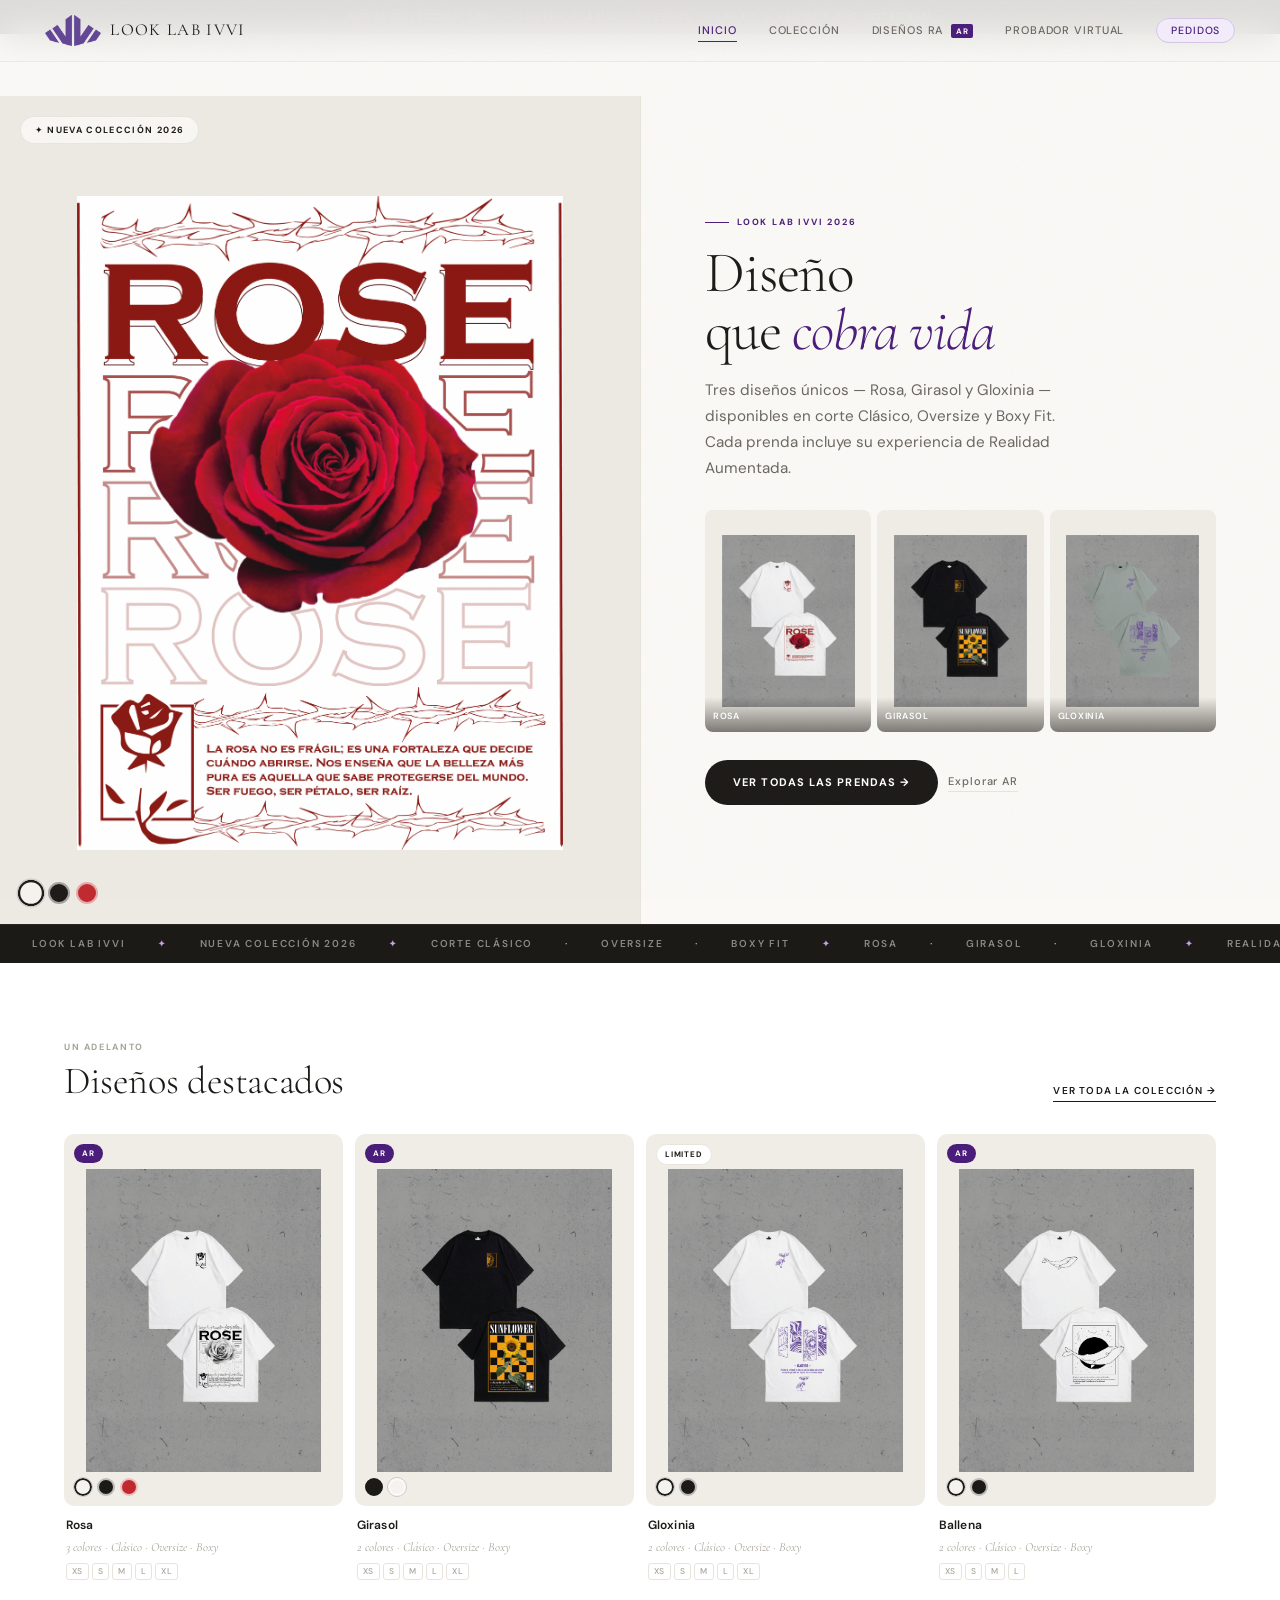
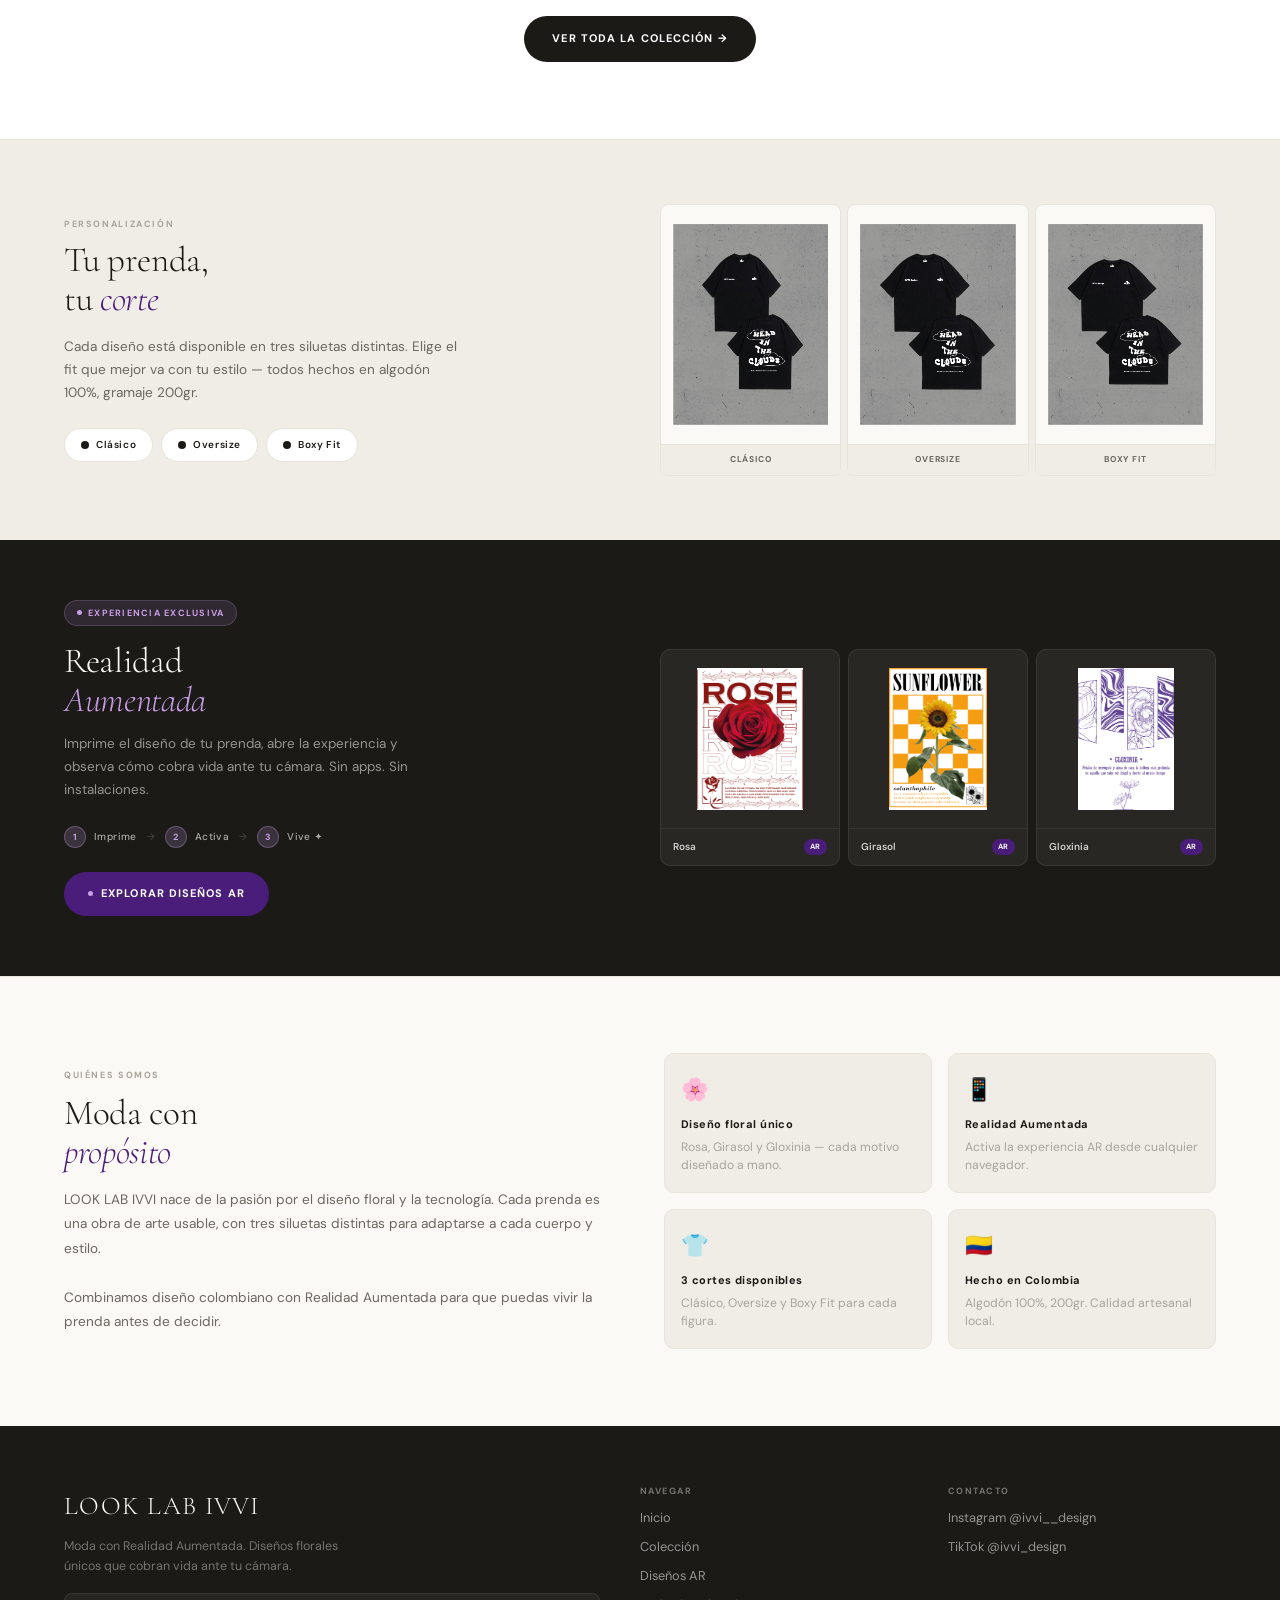
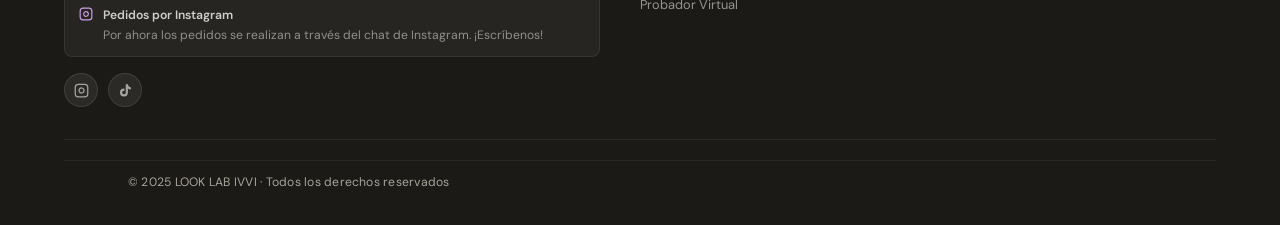
==== index.html @ 5bee5624 "add archives" ====
<!DOCTYPE html>
<html lang="es">
<head>
  <meta charset="UTF-8"/>
  <meta name="viewport" content="width=device-width, initial-scale=1.0"/>
  <title>LOOK LAB IVVI — Nueva Colección 2026</title>
  <link rel="stylesheet" href="src/styles/main.css"/>
  <link rel="stylesheet" href="src/styles/navbar.css"/>
  <link rel="icon" type="image/png" href="src/assets/images/faviiicon.png">

  <style>
    /* ════════════════════════════════════════════════
       INDEX — Inspirado en Milfshakes + Chill Colombia
       Prendas al frente, variantes de color visibles,
       grid editorial limpio y directo
    ════════════════════════════════════════════════ */

    * { box-sizing: border-box; }

    /* ══ ANNOUNCEMENT BAR ══ */
    .announce-bar {
      background: var(--carbon);
      color: rgba(250,249,246,.75);
      font-family: var(--font-body);
      font-size: 10px; letter-spacing: .14em; text-transform: uppercase;
      text-align: center; padding: 9px 16px;
      position: fixed; top: 0; left: 0; right: 0;
      z-index: 200;
    }
    .announce-bar span { color: var(--purple-xlight); }
    #app { padding-top: calc(62px + 34px); }

    /* ══ HERO — SPLIT EDITORIAL ══
       Inspirado en Chill Colombia: imagen grande izquierda,
       texto y prendas a la derecha
    */
    .hero {
      display: grid;
      grid-template-columns: 1fr 1fr;
      min-height: 92vh;
      background: var(--cream);
      overflow: hidden;
    }

    /* Lado izquierdo — imagen heroína grande */
    .hero-img-side {
      position: relative;
      background: #EDEAE3;
      overflow: hidden;
      cursor: pointer;
    }
    .hero-img-side img {
      width: 100%; height: 100%;
      object-fit: contain;
      padding: 8% 12% 4%;
      transition: transform .7s cubic-bezier(.25,.46,.45,.94);
    }
    .hero-img-side:hover img { transform: scale(1.03); }

    /* Pill de colección */
    .hero-col-pill {
      position: absolute; top: 20px; left: 20px;
      background: rgba(250,249,246,.9); backdrop-filter: blur(8px);
      border: 1px solid rgba(28,26,23,.08);
      font-family: var(--font-body);
      font-size: 9px; font-weight: 700; letter-spacing: .15em; text-transform: uppercase;
      color: var(--carbon); padding: 6px 14px; border-radius: 20px;
    }

    /* Swatches de color sobre la imagen — estilo Chill Colombia */
    .hero-swatches {
      position: absolute; bottom: 20px; left: 20px;
      display: flex; gap: 6px; align-items: center;
    }
    .hero-swatch {
      width: 22px; height: 22px; border-radius: 50%;
      border: 2px solid rgba(255,255,255,.6);
      cursor: pointer;
      transition: transform .15s, border-color .15s;
    }
    .hero-swatch:hover,
    .hero-swatch.active { border-color: var(--carbon); transform: scale(1.2); }

    /* Lado derecho — copy + grid mini de prendas */
    .hero-copy-side {
      display: flex; flex-direction: column;
      justify-content: center;
      padding: clamp(32px, 5vw, 72px) clamp(24px, 5vw, 64px);
      border-left: 1px solid var(--cream-mid);
    }

    .hero-eyebrow {
      font-family: var(--font-body);
      font-size: 9px; font-weight: 700; letter-spacing: .2em; text-transform: uppercase;
      color: var(--purple); margin-bottom: 16px;
      display: flex; align-items: center; gap: 8px;
    }
    .hero-eyebrow::before {
      content: ''; display: inline-block;
      width: 24px; height: 1px; background: var(--purple);
    }

    .hero-titulo {
      font-family: var(--font-display);
      font-size: clamp(2.2rem, 4.5vw, 4rem);
      font-weight: 300; color: var(--carbon);
      line-height: 1.0; letter-spacing: -.02em;
      margin-bottom: 18px;
    }
    .hero-titulo em { color: var(--purple); font-style: italic; }

    .hero-desc {
      font-family: var(--font-body);
      font-size: clamp(.85rem, 1.2vw, .95rem);
      color: var(--gray-600); line-height: 1.7;
      margin-bottom: 28px; max-width: 380px;
    }

    /* Mini grid de las 3 prendas principales — estilo Milfshakes */
    .hero-mini-grid {
      display: grid; grid-template-columns: repeat(3, 1fr);
      gap: 6px; margin-bottom: 28px;
    }
    .hero-mini-card {
      aspect-ratio: 3/4;
      background: var(--cream-dark);
      border-radius: 8px; overflow: hidden;
      position: relative; cursor: pointer;
      transition: transform .2s;
      text-decoration: none; display: block;
    }
    .hero-mini-card:hover { transform: translateY(-3px); }
    .hero-mini-card img {
      width: 100%; height: 100%; object-fit: contain;
      padding: 10%;
      transition: transform .4s;
    }
    .hero-mini-card:hover img { transform: scale(1.06); }
    .hero-mini-card-label {
      position: absolute; bottom: 0; left: 0; right: 0;
      background: linear-gradient(to top, rgba(28,26,23,.55), transparent);
      padding: 12px 8px 8px;
      font-family: var(--font-body);
      font-size: 9px; font-weight: 600; letter-spacing: .08em; text-transform: uppercase;
      color: #fff;
    }

    .hero-ctas {
      display: flex; gap: 10px; flex-wrap: wrap; align-items: center;
    }
    .btn-hero-primary {
      font-family: var(--font-body);
      font-size: 11px; font-weight: 700; letter-spacing: .1em; text-transform: uppercase;
      background: var(--carbon); color: #fff;
      border-radius: 30px; padding: 14px 28px;
      border: none; cursor: pointer; text-decoration: none;
      transition: background .18s, transform .15s;
      display: inline-flex; align-items: center; gap: 8px;
    }
    .btn-hero-primary:hover { background: var(--purple); transform: translateY(-1px); }
    .btn-hero-ghost {
      font-family: var(--font-body);
      font-size: 11px; font-weight: 500; letter-spacing: .08em;
      color: var(--gray-600); text-decoration: none;
      border-bottom: 1px solid var(--cream-mid);
      padding-bottom: 1px;
      transition: color .15s, border-color .15s;
    }
    .btn-hero-ghost:hover { color: var(--purple); border-color: var(--purple); }

    /* ══ TICKER CINTA ══ — Estilo Chill Colombia */
    .ticker {
      background: var(--carbon);
      overflow: hidden;
      padding: 11px 0;
      border-top: 1px solid rgba(255,255,255,.05);
    }
    .ticker-track {
      display: flex; gap: 0;
      animation: ticker-anim 30s linear infinite;
      width: max-content;
    }
    .ticker-track:hover { animation-play-state: paused; }
    .ticker-item {
      white-space: nowrap;
      font-family: var(--font-body);
      font-size: 10px; font-weight: 600; letter-spacing: .18em; text-transform: uppercase;
      color: rgba(250,249,246,.5);
      padding: 0 32px;
      display: flex; align-items: center; gap: 32px;
    }
    .ticker-item span { color: var(--purple-xlight); }
    @keyframes ticker-anim { from { transform: translateX(0); } to { transform: translateX(-50%); } }

    /* ══ SECCIÓN "NUEVA COLECCIÓN" — Grid de prendas estilo tienda ══ */
    .coleccion-section {
      padding: clamp(40px, 6vw, 80px) clamp(16px, 5vw, 64px);
      background: var(--white);
    }
    .coleccion-header {
      display: flex; align-items: flex-end; justify-content: space-between;
      margin-bottom: 32px;
    }
    .coleccion-header-left {}
    .coleccion-eyebrow {
      font-family: var(--font-body);
      font-size: 9px; font-weight: 700; letter-spacing: .18em; text-transform: uppercase;
      color: var(--gray-400); margin-bottom: 6px;
    }
    .coleccion-titulo {
      font-family: var(--font-display);
      font-size: clamp(1.6rem, 3vw, 2.4rem);
      font-weight: 300; color: var(--carbon); line-height: 1.1;
    }
    .coleccion-ver-todo {
      font-family: var(--font-body);
      font-size: 10px; font-weight: 600; letter-spacing: .12em; text-transform: uppercase;
      color: var(--carbon); border-bottom: 1px solid var(--carbon);
      padding-bottom: 2px; text-decoration: none;
      transition: color .15s, border-color .15s;
    }
    .coleccion-ver-todo:hover { color: var(--purple); border-color: var(--purple); }

    /* Grid de productos — 4 columnas como Milfshakes */
    .productos-grid {
      display: grid;
      grid-template-columns: repeat(4, 1fr);
      gap: 12px;
    }

    .producto-card {
      text-decoration: none; display: block;
      color: inherit;
    }
    .producto-card-img {
      aspect-ratio: 3/4;
      background: var(--cream-dark);
      border-radius: 10px; overflow: hidden;
      position: relative; margin-bottom: 10px;
      transition: box-shadow .2s;
    }
    .producto-card:hover .producto-card-img {
      box-shadow: 0 8px 28px rgba(28,26,23,.1);
    }
    .producto-card-img img {
      width: 100%; height: 100%;
      object-fit: contain; padding: 8%;
      transition: transform .45s cubic-bezier(.25,.46,.45,.94);
    }
    .producto-card:hover .producto-card-img img { transform: scale(1.05); }

    /* Badge en la card */
    .producto-badge {
      position: absolute; top: 10px; left: 10px;
      font-family: var(--font-body);
      font-size: 8px; font-weight: 700; letter-spacing: .1em; text-transform: uppercase;
      padding: 3px 8px; border-radius: 12px;
    }
    .producto-badge--new { background: var(--carbon); color: #fff; }
    .producto-badge--ar  { background: var(--purple); color: #fff; }
    .producto-badge--limited { background: #fff; color: var(--carbon); border: 1px solid var(--cream-mid); }

    /* Swatches de color en la card — estilo Milfshakes */
    .producto-swatches {
      position: absolute; bottom: 10px; left: 10px;
      display: flex; gap: 5px;
    }
    .producto-swatch {
      width: 18px; height: 18px; border-radius: 50%;
      border: 2px solid rgba(255,255,255,.7);
      transition: transform .15s, border-color .15s;
      cursor: pointer;
    }
    .producto-swatch:hover { transform: scale(1.2); border-color: var(--carbon); }
    .producto-swatch.active { border-color: var(--carbon); }

    /* Info de la card */
    .producto-card-info { padding: 0 2px; }
    .producto-card-nombre {
      font-family: var(--font-body);
      font-size: 12px; font-weight: 600; color: var(--carbon);
      margin-bottom: 2px; letter-spacing: .01em;
    }
    .producto-card-sub {
      font-family: var(--font-display);
      font-size: .78rem; color: var(--gray-400); font-style: italic;
    }
    .producto-card-tallas {
      display: flex; gap: 3px; margin-top: 5px;
    }
    .producto-card-tallas span {
      font-family: var(--font-body);
      font-size: 8.5px; font-weight: 500; letter-spacing: .05em;
      color: var(--gray-400); border: 1px solid var(--cream-mid);
      border-radius: 3px; padding: 1px 5px;
    }

    /* ══ BANNER EDITORIAL DE CORTES ══ — Estilo Milfshakes */
    .cortes-banner {
      background: var(--cream-dark);
      padding: clamp(40px, 5vw, 64px) clamp(16px, 5vw, 64px);
      display: grid;
      grid-template-columns: 1fr 1fr;
      gap: 40px; align-items: center;
      border-top: 1px solid var(--cream-mid);
    }
    .cortes-copy {}
    .cortes-eyebrow {
      font-family: var(--font-body);
      font-size: 9px; font-weight: 700; letter-spacing: .18em; text-transform: uppercase;
      color: var(--gray-400); margin-bottom: 10px;
    }
    .cortes-titulo {
      font-family: var(--font-display);
      font-size: clamp(1.5rem, 2.8vw, 2.2rem);
      font-weight: 300; color: var(--carbon);
      line-height: 1.1; margin-bottom: 16px;
    }
    .cortes-titulo em { color: var(--purple); font-style: italic; }
    .cortes-desc {
      font-family: var(--font-body);
      font-size: .85rem; color: var(--gray-600); line-height: 1.7;
      margin-bottom: 24px; max-width: 400px;
    }

    /* Los 3 tipos de corte como pills visuales */
    .cortes-tipos {
      display: flex; gap: 8px; flex-wrap: wrap;
    }
    .corte-tipo-pill {
      font-family: var(--font-body);
      font-size: 10px; font-weight: 600; letter-spacing: .06em;
      color: var(--carbon); background: #fff;
      border: 1.5px solid var(--cream-mid);
      border-radius: 24px; padding: 8px 16px;
      display: flex; align-items: center; gap: 7px;
      transition: border-color .15s, background .15s;
    }
    .corte-tipo-pill:hover { border-color: var(--carbon); }
    .corte-tipo-pill-dot {
      width: 8px; height: 8px; border-radius: 50%;
      background: var(--carbon); flex-shrink: 0;
    }

    /* Imagen comparativa de cortes */
    .cortes-imgs {
      display: grid; grid-template-columns: repeat(3, 1fr); gap: 6px;
    }
    .corte-img-item {
      aspect-ratio: 2/3;
      background: var(--cream);
      border-radius: 8px; overflow: hidden;
      text-align: center;
      display: flex; flex-direction: column;
      border: 1px solid var(--cream-mid);
    }
    .corte-img-item-img {
      flex: 1; display: flex; align-items: center; justify-content: center;
      padding: 12px;
    }
    .corte-img-item-img img {
      width: 100%; height: 100%; object-fit: contain;
    }
    .corte-img-label {
      font-family: var(--font-body);
      font-size: 8.5px; font-weight: 700; letter-spacing: .1em; text-transform: uppercase;
      color: var(--gray-600); padding: 8px; background: var(--cream-dark);
      border-top: 1px solid var(--cream-mid);
    }

    /* ══ FRANJA AR ══ */
    .ar-franja {
      background: var(--carbon);
      padding: clamp(32px, 5vw, 60px) clamp(16px, 5vw, 64px);
      display: grid;
      grid-template-columns: 1fr 1fr;
      gap: 40px; align-items: center;
    }
    .ar-franja-copy {}
    .ar-franja-pill {
      display: inline-flex; align-items: center; gap: 6px;
      font-family: var(--font-body);
      font-size: 9px; font-weight: 700; letter-spacing: .14em; text-transform: uppercase;
      color: var(--purple-xlight);
      background: rgba(201,158,232,.12); border: 1px solid rgba(201,158,232,.2);
      border-radius: 20px; padding: 5px 12px; margin-bottom: 16px;
    }
    .ar-franja-pill-dot {
      width: 5px; height: 5px; border-radius: 50%;
      background: var(--purple-xlight);
      animation: pulse-ar 1.8s ease-in-out infinite;
    }
    @keyframes pulse-ar { 0%,100%{opacity:1;transform:scale(1)} 50%{opacity:.3;transform:scale(.5)} }
    .ar-franja-titulo {
      font-family: var(--font-display);
      font-size: clamp(1.5rem, 2.8vw, 2.2rem);
      font-weight: 300; color: var(--cream); line-height: 1.1;
      margin-bottom: 14px;
    }
    .ar-franja-titulo em { color: var(--purple-xlight); font-style: italic; }
    .ar-franja-desc {
      font-family: var(--font-body);
      font-size: .84rem; color: rgba(250,249,246,.55); line-height: 1.7;
      margin-bottom: 24px; max-width: 380px;
    }
    .ar-franja-steps {
      display: flex; align-items: center; gap: 10px;
      margin-bottom: 24px;
    }
    .ar-step {
      display: flex; align-items: center; gap: 8px;
    }
    .ar-step-n {
      width: 22px; height: 22px; border-radius: 50%;
      background: rgba(201,158,232,.18); border: 1px solid rgba(201,158,232,.3);
      color: var(--purple-xlight);
      font-family: var(--font-body); font-size: 9px; font-weight: 700;
      display: flex; align-items: center; justify-content: center;
      flex-shrink: 0;
    }
    .ar-step-txt {
      font-family: var(--font-body); font-size: 10px; font-weight: 500;
      color: rgba(250,249,246,.65); letter-spacing: .04em;
    }
    .ar-step-sep {
      color: rgba(250,249,246,.2); font-size: 10px;
    }
    .btn-ar-cta {
      display: inline-flex; align-items: center; gap: 8px;
      font-family: var(--font-body);
      font-size: 11px; font-weight: 700; letter-spacing: .1em; text-transform: uppercase;
      background: var(--purple); color: #fff;
      border-radius: 30px; padding: 13px 24px;
      text-decoration: none; transition: background .18s, transform .15s;
    }
    .btn-ar-cta:hover { background: var(--purple-mid); transform: translateY(-1px); }

    /* Grid de diseños AR */
    .ar-franja-cards {
      display: grid; grid-template-columns: repeat(3, 1fr); gap: 8px;
    }
    .ar-card {
      background: rgba(255,255,255,.06);
      border: 1px solid rgba(255,255,255,.08);
      border-radius: 10px; overflow: hidden;
      text-decoration: none; display: block;
      transition: background .18s, transform .2s;
    }
    .ar-card:hover { background: rgba(255,255,255,.1); transform: translateY(-2px); }
    .ar-card-img {
      aspect-ratio: 1;
      display: flex; align-items: center; justify-content: center;
      padding: 10%;
    }
    .ar-card-img img { width: 100%; height: 100%; object-fit: contain; }
    .ar-card-body {
      padding: 10px 12px;
      border-top: 1px solid rgba(255,255,255,.07);
      display: flex; align-items: center; justify-content: space-between;
    }
    .ar-card-nombre {
      font-family: var(--font-body);
      font-size: 10px; font-weight: 600; color: rgba(250,249,246,.8);
    }
    .ar-badge {
      font-family: var(--font-body);
      font-size: 7.5px; font-weight: 700; letter-spacing: .1em;
      background: var(--purple); color: #fff;
      border-radius: 10px; padding: 2px 6px;
    }

    /* ══ SOBRE LA MARCA — bloque editorial ══ */
    .sobre-marca {
      padding: clamp(40px, 6vw, 80px) clamp(16px, 5vw, 64px);
      display: grid; grid-template-columns: 1fr 1fr;
      gap: 48px; align-items: center;
      background: var(--cream); border-top: 1px solid var(--cream-mid);
    }
    .sobre-copy {}
    .sobre-eyebrow {
      font-family: var(--font-body);
      font-size: 9px; font-weight: 700; letter-spacing: .18em; text-transform: uppercase;
      color: var(--gray-400); margin-bottom: 12px;
    }
    .sobre-titulo {
      font-family: var(--font-display);
      font-size: clamp(1.5rem, 2.8vw, 2.2rem);
      font-weight: 300; color: var(--carbon); line-height: 1.1;
      margin-bottom: 16px;
    }
    .sobre-titulo em { color: var(--purple); font-style: italic; }
    .sobre-texto {
      font-family: var(--font-body);
      font-size: .85rem; color: var(--gray-600); line-height: 1.8;
    }

    /* Grid de features */
    .sobre-features {
      display: grid; grid-template-columns: 1fr 1fr; gap: 16px;
    }
    .feature-item {
      background: var(--cream-dark); border-radius: 10px;
      padding: 18px 16px; border: 1px solid var(--cream-mid);
    }
    .feature-icon {
      font-size: 1.4rem; margin-bottom: 8px;
    }
    .feature-titulo {
      font-family: var(--font-body);
      font-size: 11px; font-weight: 700; letter-spacing: .04em; color: var(--carbon);
      margin-bottom: 4px;
    }
    .feature-desc {
      font-family: var(--font-body);
      font-size: .76rem; color: var(--gray-400); line-height: 1.5;
    }

    /* ══ FOOTER ══ */
    .footer {
      background: var(--carbon);
      padding: clamp(32px,5vw,60px) clamp(16px,5vw,64px) 20px;
    }
    .footer-grid {
      display: grid; grid-template-columns: 2fr 1fr 1fr;
      gap: 40px; padding-bottom: 32px;
      border-bottom: 1px solid rgba(255,255,255,.07);
      margin-bottom: 20px;
    }
    .footer-brand-name {
      font-family: var(--font-display);
      font-size: 1.6rem; font-weight: 300; color: var(--cream);
      letter-spacing: .05em; display: block; margin-bottom: 10px;
    }
    .footer-tagline {
      font-family: var(--font-body);
      font-size: .78rem; color: rgba(250,249,246,.4); line-height: 1.6;
      max-width: 280px; margin-bottom: 16px;
    }
    .footer-pedidos-box {
      background: rgba(255,255,255,.05); border: 1px solid rgba(255,255,255,.08);
      border-radius: 8px; padding: 12px 14px; margin-bottom: 16px;
      display: flex; gap: 10px; align-items: flex-start;
    }
    .footer-pedidos-box svg { flex-shrink: 0; color: var(--purple-xlight); margin-top: 1px; }
    .footer-pedidos-box p {
      font-family: var(--font-body); font-size: .76rem;
      color: rgba(250,249,246,.5); line-height: 1.5;
    }
    .footer-pedidos-box strong { color: rgba(250,249,246,.8); font-weight: 600; display: block; margin-bottom: 2px; }
    .footer-social { display: flex; gap: 10px; }
    .footer-social a {
      width: 34px; height: 34px; border-radius: 50%;
      background: rgba(255,255,255,.07); border: 1px solid rgba(255,255,255,.1);
      display: flex; align-items: center; justify-content: center;
      color: rgba(250,249,246,.6); transition: background .15s, color .15s;
    }
    .footer-social a:hover { background: var(--purple); color: #fff; }
    .footer-col h4 {
      font-family: var(--font-body);
      font-size: 9px; font-weight: 700; letter-spacing: .16em; text-transform: uppercase;
      color: rgba(250,249,246,.4); margin-bottom: 12px;
    }
    .footer-col ul { display: flex; flex-direction: column; gap: 8px; }
    .footer-col a {
      font-family: var(--font-body); font-size: .8rem;
      color: rgba(250,249,246,.55); transition: color .15s;
    }
    .footer-col a:hover { color: var(--purple-xlight); }
    .footer-bottom {
      font-family: var(--font-body); font-size: .72rem;
      color: rgba(250,249,246,.25); text-align: center;
    }

    /* ══ RESPONSIVE ══ */
    @media (max-width: 1024px) {
      .productos-grid { grid-template-columns: repeat(3, 1fr); }
    }
    @media (max-width: 820px) {
      .hero { grid-template-columns: 1fr; min-height: auto; }
      .hero-img-side { height: 55vw; min-height: 280px; }
      .hero-copy-side { border-left: none; border-top: 1px solid var(--cream-mid); }
      .hero-mini-grid { grid-template-columns: repeat(3, 1fr); }
      .productos-grid { grid-template-columns: repeat(2, 1fr); }
      .cortes-banner { grid-template-columns: 1fr; }
      .ar-franja { grid-template-columns: 1fr; }
      .sobre-marca { grid-template-columns: 1fr; }
      .footer-grid { grid-template-columns: 1fr 1fr; }
    }
    @media (max-width: 500px) {
      .productos-grid { grid-template-columns: repeat(2, 1fr); gap: 8px; }
      .hero-mini-grid { display: none; }
      .cortes-imgs { grid-template-columns: repeat(3, 1fr); }
      .ar-franja-cards { grid-template-columns: repeat(3, 1fr); }
      .footer-grid { grid-template-columns: 1fr; }
    }
  </style>
</head>
<body>
<div id="app">

  <!-- ══ ANNOUNCEMENT BAR ══ -->
  <div class="announce-bar">
    Nueva Colección 2026 — <span>Cortes: Clásico · Oversize · Boxy Fit</span> — Pedidos por Instagram
  </div>

  <!-- ══ NAVBAR ══ -->
  <nav class="navbar" id="mainNav">
    <a href="index.html">
      <div class="brand-container">
        <img src="src/assets/images/logo.png" class="brand-logo" alt="Logo">
        <span class="brand-name">LOOK LAB IVVI</span>
      </div>
    </a>
    <button class="navbar-toggle" id="navToggle" aria-label="Abrir menú" aria-expanded="false">
      <span></span><span></span><span></span>
    </button>
    <ul class="navbar-links" id="navLinks">
      <li><a href="index.html" class="active">Inicio</a></li>
      <li><a href="coleccion.html">Colección</a></li>
      <li><a href="ar-section.html">Diseños RA <span class="badge-ar">AR</span></a></li>
      <li><a href="probador.html">Probador Virtual</a></li>
      <li><a href="#contacto" class="nav-contacto">Pedidos</a></li>
    </ul>
  </nav>

  <!-- ══ HERO — SPLIT EDITORIAL ══ -->
  <section class="hero">

    <!-- Imagen principal -->
    <div class="hero-img-side" id="heroImgSide">
      <span class="hero-col-pill">✦ Nueva Colección 2026</span>
      <a href="detalle-disenio.html?id=1">
        <img id="heroImgMain" src="src/assets/images/rosax.png" alt="Prenda destacada"
             onerror="this.style.opacity='.3'"/>
      </a>
      <!-- Swatches de color -->
      <div class="hero-swatches">
        <button class="hero-swatch active" style="background:#F5F3EE; outline:1px solid #ccc"
          data-src="assets/mockups/rosablanco.png" data-href="detalle-disenio.html?id=1"
          aria-label="Blanco"></button>
        <button class="hero-swatch" style="background:#1C1A17"
          data-src="assets/mockups/rosanegro.png" data-href="detalle-disenio.html?id=1"
          aria-label="Negro"></button>
        <button class="hero-swatch" style="background:#C0292E"
          data-src="src/assets/images/rosax.png" data-href="detalle-disenio.html?id=1"
          aria-label="Rosa"></button>
      </div>
    </div>

    <!-- Copy lado derecho -->
    <div class="hero-copy-side">
      <p class="hero-eyebrow">Look Lab IVVI 2026</p>

      <h1 class="hero-titulo">
        Diseño<br>que <em>cobra vida</em>
      </h1>

      <p class="hero-desc">
        Tres diseños únicos — Rosa, Girasol y Gloxinia — disponibles en corte Clásico, Oversize y Boxy Fit. Cada prenda incluye su experiencia de Realidad Aumentada.
      </p>

      <!-- Mini grid de las 3 prendas -->
      <div class="hero-mini-grid">
        <a href="detalle-disenio.html?id=1" class="hero-mini-card">
          <img src="assets/prendas/rossar-over.png" alt="Rosa" onerror="this.style.opacity='.2'"/>
          <div class="hero-mini-card-label">Rosa</div>
        </a>
        <a href="detalle-disenio.html?id=2" class="hero-mini-card">
          <img src="assets/prendas/girasoln-over.png" alt="Girasol" onerror="this.style.opacity='.2'"/>
          <div class="hero-mini-card-label">Girasol</div>
        </a>
        <a href="detalle-disenio.html?id=3" class="hero-mini-card">
          <img src="assets/prendas/gloxg-over.png" alt="Gloxinia" onerror="this.style.opacity='.2'"/>
          <div class="hero-mini-card-label">Gloxinia</div>
        </a>
      </div>

      <div class="hero-ctas">
        <a href="coleccion.html" class="btn-hero-primary">
          Ver todas las prendas →
        </a>
        <a href="disenios-ra.html" class="btn-hero-ghost">Explorar AR</a>
      </div>
    </div>
  </section>

  <!-- ══ TICKER ══ -->
  <div class="ticker" aria-hidden="true">
    <div class="ticker-track">
      <!-- duplicado para loop continuo -->
      <div class="ticker-item">Look Lab IVVI <span>✦</span> Nueva Colección 2026 <span>✦</span> Corte Clásico <span>·</span> Oversize <span>·</span> Boxy Fit <span>✦</span> Rosa <span>·</span> Girasol <span>·</span> Gloxinia <span>✦</span> Realidad Aumentada <span>✦</span></div>
      <div class="ticker-item">Look Lab IVVI <span>✦</span> Nueva Colección 2026 <span>✦</span> Corte Clásico <span>·</span> Oversize <span>·</span> Boxy Fit <span>✦</span> Rosa <span>·</span> Girasol <span>·</span> Gloxinia <span>✦</span> Realidad Aumentada <span>✦</span></div>
    </div>
  </div>

  <!-- ══ ADELANTO DE COLECCIÓN ══ -->
  <section class="coleccion-section">
    <div class="coleccion-header">
      <div class="coleccion-header-left">
        <p class="coleccion-eyebrow">Un adelanto</p>
        <h2 class="coleccion-titulo">Diseños destacados</h2>
      </div>
      <a href="coleccion.html" class="coleccion-ver-todo">Ver toda la colección →</a>
    </div>

    <div class="productos-grid">

      <!-- ROSA -->
      <a href="detalle-disenio.html?id=1&color=0" class="producto-card">
        <div class="producto-card-img">
          <img src="assets/mockups/rosablanco.png" alt="Rosa" onerror="this.style.opacity='.3'"/>
          <span class="producto-badge producto-badge--ar">AR</span>
          <div class="producto-swatches">
            <span class="producto-swatch active" style="background:#F5F3EE;outline:1px solid #ccc"></span>
            <span class="producto-swatch" style="background:#1C1A17"></span>
            <span class="producto-swatch" style="background:#C0292E"></span>
          </div>
        </div>
        <div class="producto-card-info">
          <p class="producto-card-nombre">Rosa</p>
          <p class="producto-card-sub">3 colores · Clásico · Oversize · Boxy</p>
          <div class="producto-card-tallas"><span>XS</span><span>S</span><span>M</span><span>L</span><span>XL</span></div>
        </div>
      </a>

      <!-- GIRASOL -->
      <a href="detalle-disenio.html?id=2&color=0" class="producto-card">
        <div class="producto-card-img">
          <img src="assets/mockups/girasolnegro.png" alt="Girasol" onerror="this.style.opacity='.3'"/>
          <span class="producto-badge producto-badge--ar">AR</span>
          <div class="producto-swatches">
            <span class="producto-swatch active" style="background:#1C1A17"></span>
            <span class="producto-swatch" style="background:#F5F3EE;outline:1px solid #ccc"></span>
          </div>
        </div>
        <div class="producto-card-info">
          <p class="producto-card-nombre">Girasol</p>
          <p class="producto-card-sub">2 colores · Clásico · Oversize · Boxy</p>
          <div class="producto-card-tallas"><span>XS</span><span>S</span><span>M</span><span>L</span><span>XL</span></div>
        </div>
      </a>

      <!-- GLOXINIA -->
      <a href="detalle-disenio.html?id=3&color=0" class="producto-card">
        <div class="producto-card-img">
          <img src="assets/mockups/gloxblanca.png" alt="Gloxinia" onerror="this.style.opacity='.3'"/>
          <span class="producto-badge producto-badge--limited">Limited</span>
          <div class="producto-swatches">
            <span class="producto-swatch active" style="background:#F5F3EE;outline:1px solid #ccc"></span>
            <span class="producto-swatch" style="background:#1C1A17"></span>
          </div>
        </div>
        <div class="producto-card-info">
          <p class="producto-card-nombre">Gloxinia</p>
          <p class="producto-card-sub">2 colores · Clásico · Oversize · Boxy</p>
          <div class="producto-card-tallas"><span>XS</span><span>S</span><span>M</span><span>L</span><span>XL</span></div>
        </div>
      </a>

      <!-- BALLENA -->
      <a href="detalle-disenio.html?id=9&color=0" class="producto-card">
        <div class="producto-card-img">
          <img src="assets/mockups/ballenablanco.png" alt="Ballena" onerror="this.style.opacity='.3'"/>
          <span class="producto-badge producto-badge--ar">AR</span>
          <div class="producto-swatches">
            <span class="producto-swatch active" style="background:#F5F3EE;outline:1px solid #ccc"></span>
            <span class="producto-swatch" style="background:#1C1A17"></span>
          </div>
        </div>
        <div class="producto-card-info">
          <p class="producto-card-nombre">Ballena</p>
          <p class="producto-card-sub">2 colores · Clásico · Oversize · Boxy</p>
          <div class="producto-card-tallas"><span>XS</span><span>S</span><span>M</span><span>L</span></div>
        </div>
      </a>

    </div>

    <!-- CTA ver todo -->
    <div style="text-align:center; margin-top:36px;">
      <a href="coleccion.html" class="btn-hero-primary">
        Ver toda la colección →
      </a>
    </div>
  </section>

  <!-- ══ BANNER DE CORTES ══ -->
  <section class="cortes-banner">
    <div class="cortes-copy">
      <p class="cortes-eyebrow">Personalización</p>
      <h2 class="cortes-titulo">Tu prenda,<br>tu <em>corte</em></h2>
      <p class="cortes-desc">
        Cada diseño está disponible en tres siluetas distintas. Elige el fit que mejor va con tu estilo — todos hechos en algodón 100%, gramaje 200gr.
      </p>
      <div class="cortes-tipos">
        <div class="corte-tipo-pill">
          <span class="corte-tipo-pill-dot"></span>
          Clásico
        </div>
        <div class="corte-tipo-pill">
          <span class="corte-tipo-pill-dot"></span>
          Oversize
        </div>
        <div class="corte-tipo-pill">
          <span class="corte-tipo-pill-dot"></span>
          Boxy Fit
        </div>
      </div>
    </div>

    <div class="cortes-imgs">
      <div class="corte-img-item">
        <div class="corte-img-item-img">
          <img src="assets/prendas/headn-reg.png" alt="Corte Clásico" onerror="this.style.opacity='.2'"/>
        </div>
        <div class="corte-img-label">Clásico</div>
      </div>
      <div class="corte-img-item">
        <div class="corte-img-item-img">
          <img src="assets/prendas/headn-over.png" alt="Corte Oversize" onerror="this.style.opacity='.2'"/>
        </div>
        <div class="corte-img-label">Oversize</div>
      </div>
      <div class="corte-img-item">
        <div class="corte-img-item-img">
          <img src="assets/prendas/headn-boxy.png" alt="Boxy Fit" onerror="this.style.opacity='.2'"/>
        </div>
        <div class="corte-img-label">Boxy Fit</div>
      </div>
    </div>
  </section>

  <!-- ══ FRANJA AR ══ -->
  <section class="ar-franja">
    <div class="ar-franja-copy">
      <div class="ar-franja-pill">
        <span class="ar-franja-pill-dot"></span>
        Experiencia exclusiva
      </div>
      <h2 class="ar-franja-titulo">
        Realidad<br><em>Aumentada</em>
      </h2>
      <p class="ar-franja-desc">
        Imprime el diseño de tu prenda, abre la experiencia y observa cómo cobra vida ante tu cámara. Sin apps. Sin instalaciones.
      </p>
      <div class="ar-franja-steps">
        <div class="ar-step">
          <div class="ar-step-n">1</div>
          <span class="ar-step-txt">Imprime</span>
        </div>
        <div class="ar-step-sep">→</div>
        <div class="ar-step">
          <div class="ar-step-n">2</div>
          <span class="ar-step-txt">Activa</span>
        </div>
        <div class="ar-step-sep">→</div>
        <div class="ar-step">
          <div class="ar-step-n">3</div>
          <span class="ar-step-txt">Vive ✦</span>
        </div>
      </div>
      <a href="disenios-ra.html" class="btn-ar-cta">
        <span class="ar-franja-pill-dot"></span>
        Explorar Diseños AR
      </a>
    </div>

    <div class="ar-franja-cards">
      <a href="ar/ar-disenio1.html" class="ar-card">
        <div class="ar-card-img">
          <img src="src/assets/images/rosax.png" alt="Rosa AR" onerror="this.style.opacity='.2'"/>
        </div>
        <div class="ar-card-body">
          <span class="ar-card-nombre">Rosa</span>
          <span class="ar-badge">AR</span>
        </div>
      </a>
      <a href="ar/ar-disenio2.html" class="ar-card">
        <div class="ar-card-img">
          <img src="src/assets/images/girasolx.png" alt="Girasol AR" onerror="this.style.opacity='.2'"/>
        </div>
        <div class="ar-card-body">
          <span class="ar-card-nombre">Girasol</span>
          <span class="ar-badge">AR</span>
        </div>
      </a>
      <a href="ar/ar-disenio3.html" class="ar-card">
        <div class="ar-card-img">
          <img src="src/assets/images/gloxiniax.png" alt="Gloxinia AR" onerror="this.style.opacity='.2'"/>
        </div>
        <div class="ar-card-body">
          <span class="ar-card-nombre">Gloxinia</span>
          <span class="ar-badge">AR</span>
        </div>
      </a>
    </div>
  </section>

  <!-- ══ SOBRE LA MARCA ══ -->
  <section class="sobre-marca">
    <div class="sobre-copy">
      <p class="sobre-eyebrow">Quiénes somos</p>
      <h2 class="sobre-titulo">Moda con<br><em>propósito</em></h2>
      <p class="sobre-texto">
        LOOK LAB IVVI nace de la pasión por el diseño floral y la tecnología. Cada prenda es una obra de arte usable, con tres siluetas distintas para adaptarse a cada cuerpo y estilo.<br><br>
        Combinamos diseño colombiano con Realidad Aumentada para que puedas vivir la prenda antes de decidir.
      </p>
    </div>
    <div class="sobre-features">
      <div class="feature-item">
        <div class="feature-icon">🌸</div>
        <div class="feature-titulo">Diseño floral único</div>
        <div class="feature-desc">Rosa, Girasol y Gloxinia — cada motivo diseñado a mano.</div>
      </div>
      <div class="feature-item">
        <div class="feature-icon">📱</div>
        <div class="feature-titulo">Realidad Aumentada</div>
        <div class="feature-desc">Activa la experiencia AR desde cualquier navegador.</div>
      </div>
      <div class="feature-item">
        <div class="feature-icon">👕</div>
        <div class="feature-titulo">3 cortes disponibles</div>
        <div class="feature-desc">Clásico, Oversize y Boxy Fit para cada figura.</div>
      </div>
      <div class="feature-item">
        <div class="feature-icon">🇨🇴</div>
        <div class="feature-titulo">Hecho en Colombia</div>
        <div class="feature-desc">Algodón 100%, 200gr. Calidad artesanal local.</div>
      </div>
    </div>
  </section>

  <!-- ══ FOOTER ══ -->
  <footer class="footer" id="contacto">
    <div class="footer-grid">
      <div>
        <span class="footer-brand-name">LOOK LAB IVVI</span>
        <p class="footer-tagline">Moda con Realidad Aumentada. Diseños florales únicos que cobran vida ante tu cámara.</p>
        <div class="footer-pedidos-box">
          <svg xmlns="http://www.w3.org/2000/svg" width="14" height="14" viewBox="0 0 24 24" fill="none" stroke="currentColor" stroke-width="2"><rect x="2" y="2" width="20" height="20" rx="5" ry="5"/><path d="M16 11.37A4 4 0 1112.63 8 4 4 0 0116 11.37z"/><line x1="17.5" y1="6.5" x2="17.51" y2="6.5"/></svg>
          <p><strong>Pedidos por Instagram</strong>Por ahora los pedidos se realizan a través del chat de Instagram. ¡Escríbenos!</p>
        </div>
        <div class="footer-social">
          <a href="https://www.instagram.com/ivvi__design/" target="_blank" rel="noopener" aria-label="Instagram">
            <svg xmlns="http://www.w3.org/2000/svg" width="15" height="15" viewBox="0 0 24 24" fill="none" stroke="currentColor" stroke-width="2"><rect x="2" y="2" width="20" height="20" rx="5" ry="5"/><path d="M16 11.37A4 4 0 1112.63 8 4 4 0 0116 11.37z"/><line x1="17.5" y1="6.5" x2="17.51" y2="6.5"/></svg>
          </a>
          <a href="https://www.tiktok.com/@ivvi_design" target="_blank" rel="noopener" aria-label="TikTok">
            <svg xmlns="http://www.w3.org/2000/svg" width="15" height="15" viewBox="0 0 24 24" fill="currentColor"><path d="M19.59 6.69a4.83 4.83 0 01-3.77-4.25V2h-3.45v13.67a2.89 2.89 0 01-2.88 2.5 2.89 2.89 0 01-2.89-2.89 2.89 2.89 0 012.89-2.89c.28 0 .54.04.79.1V9.01a6.34 6.34 0 00-.79-.05 6.34 6.34 0 00-6.34 6.34 6.34 6.34 0 006.34 6.34 6.34 6.34 0 006.33-6.34V8.69a8.18 8.18 0 004.78 1.52V6.76a4.84 4.84 0 01-1.01-.07z"/></svg>
          </a>
        </div>
      </div>
      <div class="footer-col">
        <h4>Navegar</h4>
        <ul>
          <li><a href="index.html">Inicio</a></li>
          <li><a href="coleccion.html">Colección</a></li>
          <li><a href="disenios-ra.html">Diseños AR</a></li>
          <li><a href="probador.html">Probador Virtual</a></li>
        </ul>
      </div>
      <div class="footer-col">
        <h4>Contacto</h4>
        <ul>
          <li><a href="https://www.instagram.com/ivvi__design/" target="_blank" rel="noopener">Instagram @ivvi__design</a></li>
          <li><a href="https://www.tiktok.com/@ivvi_design" target="_blank" rel="noopener">TikTok @ivvi_design</a></li>
        </ul>
      </div>
    </div>
    <div class="footer-bottom">
      <p>&copy; 2025 LOOK LAB IVVI · Todos los derechos reservados</p>
    </div>
  </footer>

</div><!-- /#app -->

<script src="src/scripts/navbar.js"></script>
<script>
  /* Scroll navbar */
  const nav = document.getElementById('mainNav');
  window.addEventListener('scroll', () => nav.classList.toggle('scrolled', window.scrollY > 10));

  /* Smooth scroll al footer */
  document.querySelectorAll('a[href="#contacto"]').forEach(a => {
    a.addEventListener('click', e => {
      e.preventDefault();
      document.getElementById('contacto').scrollIntoView({ behavior: 'smooth' });
    });
  });

  /* Hero swatches — cambia la imagen principal */
  document.querySelectorAll('.hero-swatch').forEach(btn => {
    btn.addEventListener('click', () => {
      document.querySelectorAll('.hero-swatch').forEach(b => b.classList.remove('active'));
      btn.classList.add('active');
      const img = document.getElementById('heroImgMain');
      const link = document.querySelector('.hero-img-side a');
      if (btn.dataset.src) {
        img.src = btn.dataset.src;
        img.style.opacity = '1';
      }
      if (btn.dataset.href && link) link.href = btn.dataset.href;
    });
  });
</script>
</body>
</html>
---- src/styles/main.css ----
/* ============================================================
   LOOK LAB IVVI — Sistema de Diseño Artístico
   main.css · Tokens · Texturas · Grid · Componentes globales
   ============================================================ */

@import url('https://fonts.googleapis.com/css2?family=Cormorant+Garamond:ital,wght@0,300;0,400;0,600;1,300;1,400;1,600&family=DM+Sans:ital,opsz,wght@0,9..40,300;0,9..40,400;0,9..40,500;1,9..40,300&display=swap');

:root {
  --cream:        #FAF9F6;
  --cream-dark:   #F0EDE6;
  --cream-mid:    #E8E4DB;
  --gray-100:     #EDEDEA;
  --gray-200:     #D9D6CF;
  --gray-400:     #A8A49B;
  --gray-600:     #6B6760;
  --gray-800:     #38352F;
  --carbon:       #1C1A17;
  --black:        #0D0C0A;
  --white:        #FFFFFF;
  --purple:       #4A1D7A;
  --purple-mid:   #6B2FA0;
  --purple-light: #8B44C0;
  --purple-xlight:#C99EE8;
  --purple-lights:#C99EE8;
  --purple-tint:  #F3ECFB;
  --rosa-accent:  #C0292E;
  --rosa-light:   #F5E6E7;
  --sol-accent:   #C48A00;
  --sol-light:    #FBF3DC;
  --glox-accent:  #7B3FA8;
  --glox-light:   #EFE6F9;
  --font-display: 'Cormorant Garamond', Georgia, serif;
  --font-body:    'DM Sans', system-ui, sans-serif;
  --space-xs:3px; --space-s:6px; --space-m:12px;
  --space-l:22px; --space-xl:44px; --space-2xl:80px;
  --ease-out:cubic-bezier(0.16,1,0.3,1);
  --dur-fast:180ms; --dur-mid:360ms; --dur-slow:600ms;
  --shadow-s:0 1px 3px rgba(28,26,23,.06);
  --shadow-m:0 4px 16px rgba(28,26,23,.08);
  --shadow-l:0 12px 40px rgba(28,26,23,.12);
  --shadow-purple:0 8px 32px rgba(74,29,122,.22);
  --radius-s:4px; --radius-m:8px; --radius-l:14px; --radius-pill:999px;
}

*,*::before,*::after{margin:0;padding:0;box-sizing:border-box}
html{scroll-behavior:smooth;-webkit-font-smoothing:antialiased}
body{background:var(--cream);color:var(--carbon);font-family:var(--font-body);font-size:13px;line-height:1.6;overflow-x:hidden}
img{display:block;max-width:100%}
a{color:inherit;text-decoration:none}
button{cursor:pointer;border:none;background:none;font:inherit}
ul,ol{list-style:none}
#app{padding-top:62px}

/* ── CAPA DE GRANO GLOBAL ── */
body::after{
  content:'';
  position:fixed;inset:0;
  pointer-events:none;z-index:9999;
  opacity:.032;
  background-image:url("data:image/svg+xml,%3Csvg xmlns='http://www.w3.org/2000/svg' width='300' height='300'%3E%3Cfilter id='n'%3E%3CfeTurbulence type='fractalNoise' baseFrequency='.75' numOctaves='4' stitchTiles='stitch'/%3E%3C/filter%3E%3Crect width='300' height='300' filter='url(%23n)'/%3E%3C/svg%3E");
  background-size:220px 220px;
  background-repeat:repeat;
}

/* ── TIPOGRAFÍA ── */
h1,h2,h3,h4{font-family:var(--font-display);font-weight:300;line-height:1.15;letter-spacing:-0.01em;color:var(--carbon)}
h1{font-size:clamp(2rem,5vw,3.8rem)}
h2{font-size:clamp(1.4rem,3vw,2.2rem)}
h3{font-size:clamp(1rem,1.8vw,1.35rem)}

/* ── BOTONES ── */
.btn-primary{display:inline-flex;align-items:center;gap:8px;padding:10px 24px;background:var(--purple);color:var(--white);font-family:var(--font-body);font-size:11.5px;font-weight:500;letter-spacing:.08em;text-transform:uppercase;border-radius:var(--radius-s);transition:background var(--dur-fast) var(--ease-out),transform var(--dur-fast) var(--ease-out),box-shadow var(--dur-fast) var(--ease-out)}
.btn-primary:hover{background:var(--purple-mid);transform:translateY(-2px);box-shadow:var(--shadow-purple)}
.btn-outline{display:inline-flex;align-items:center;gap:8px;padding:9px 20px;background:transparent;color:var(--purple);font-family:var(--font-body);font-size:11.5px;font-weight:500;letter-spacing:.08em;text-transform:uppercase;border:1.5px solid var(--purple);border-radius:var(--radius-s);transition:background var(--dur-fast),box-shadow var(--dur-fast)}
.btn-outline:hover{background:var(--purple-tint);box-shadow:var(--shadow-s)}
.btn-ghost{display:inline-flex;align-items:center;gap:6px;padding:6px 0;background:transparent;color:var(--gray-600);font-family:var(--font-body);font-size:11.5px;font-weight:500;letter-spacing:.04em;border-bottom:1px solid transparent;transition:color var(--dur-fast),border-color var(--dur-fast)}
.btn-ghost:hover{color:var(--purple);border-bottom-color:var(--purple)}

/* ── GRID PRINCIPAL ── */
.contenedor{
  display:grid;
  grid-template-columns:clamp(12px,3vw,60px) 1fr 1fr 1fr 1fr clamp(12px,3vw,60px);
  grid-template-areas:
    ". men men men men ."
    ". carrusel carrusel carrusel carrusel ."
    "nueva-col nueva-col nueva-col nueva-col nueva-col nueva-col"
    "prendas-disp prendas-disp prendas-disp prendas-disp prendas-disp prendas-disp"
    "ar-showcase ar-showcase ar-showcase ar-showcase ar-showcase ar-showcase"
    ". video video texti texti ."
    ". texta texta texta texta ."
    "piepag piepag piepag piepag piepag piepag";
}
.men{grid-area:men} .carrusel{grid-area:carrusel}
.nueva-col{grid-area:nueva-col} .prendas-disp{grid-area:prendas-disp}
.ar-showcase{grid-area:ar-showcase} .video{grid-area:video}
.texti{grid-area:texti} .texta{grid-area:texta} .piepag{grid-area:piepag}

/* ── NUEVA COLECCIÓN ── */
.nueva-col{background:var(--carbon);display:grid;grid-template-columns:1fr 1fr;gap:0;position:relative;overflow:hidden}
.nueva-col::before{content:'';position:absolute;inset:0;pointer-events:none;z-index:0;background:radial-gradient(ellipse 60% 80% at 80% 30%,rgba(139,68,192,.12) 0%,transparent 60%),radial-gradient(ellipse 40% 60% at 10% 70%,rgba(74,29,122,.08) 0%,transparent 55%)}
.nueva-col-copy{padding:var(--space-xl) clamp(18px,4vw,60px);display:flex;flex-direction:column;justify-content:center;gap:var(--space-m);border-right:1px solid rgba(255,255,255,.06);position:relative;z-index:1}
.nueva-col-pill{display:inline-flex;align-items:center;gap:5px;width:fit-content;background:rgba(201,158,232,.12);border:1px solid rgba(201,158,232,.22);border-radius:var(--radius-pill);padding:3px 12px;font-family:var(--font-body);font-size:9px;font-weight:700;letter-spacing:.14em;text-transform:uppercase;color:var(--purple-xlight)}
.nueva-col-copy h2{font-family:var(--font-display);font-size:clamp(1.5rem,3vw,2.4rem);font-weight:300;color:var(--cream);line-height:1.1;margin:0}
.nueva-col-copy h2 em{font-style:italic;color:var(--purple-xlight)}
.nueva-col-copy p{font-size:.82rem;color:rgba(250,249,246,.45);line-height:1.75;max-width:320px}
.nueva-col-cards{display:grid;grid-template-columns:repeat(3,1fr);position:relative;z-index:1}
.nueva-col-card{position:relative;overflow:hidden;text-decoration:none;display:block;aspect-ratio:3/4;border-left:1px solid rgba(255,255,255,.06);transition:filter var(--dur-mid)}
.nueva-col-card--rosa{background:var(--rosa-light)} .nueva-col-card--sol{background:var(--sol-light)} .nueva-col-card--glox{background:var(--glox-light)}
.nueva-col-card img{position:absolute;inset:0;width:100%;height:100%;object-fit:contain;padding:12%;transition:transform var(--dur-slow) var(--ease-out)}
.nueva-col-card:hover img{transform:scale(1.06)}
.nueva-col-card-foot{position:absolute;bottom:0;left:0;right:0;padding:6px 10px;background:rgba(13,12,10,.78);display:flex;align-items:center;justify-content:space-between;border-top:1px solid rgba(255,255,255,.06)}
.nueva-col-card-foot strong{font-size:.72rem;font-weight:500;color:var(--cream);letter-spacing:.04em}
.nueva-col-ar{font-size:7.5px;font-weight:700;letter-spacing:.1em;text-transform:uppercase;background:var(--purple);color:var(--white);padding:2px 5px;border-radius:var(--radius-pill)}

/* ── PRENDAS DISPONIBLES ── */
.prendas-disp{grid-area:prendas-disp;background:var(--cream);padding:var(--space-xl) clamp(18px,4vw,60px);position:relative;overflow:hidden}
.prendas-disp::before{content:'';position:absolute;inset:0;pointer-events:none;background:radial-gradient(ellipse 50% 70% at 90% 50%,rgba(201,158,232,.06) 0%,transparent 60%),radial-gradient(ellipse 40% 40% at 5% 10%,rgba(74,29,122,.04) 0%,transparent 55%)}
.prendas-disp-header{display:flex;align-items:center;justify-content:space-between;flex-wrap:wrap;margin-bottom:var(--space-l);position:relative;z-index:1}
.prendas-disp-header-left{display:flex;flex-direction:column;gap:4px}
.prendas-eyebrow{font-family:var(--font-body);font-size:9px;font-weight:600;letter-spacing:.16em;text-transform:uppercase;color:var(--purple);background:var(--purple-tint);padding:3px 10px;border-radius:var(--radius-pill);width:fit-content}
.prendas-disp-header h2{font-family:var(--font-display);font-size:clamp(1.2rem,2.2vw,1.7rem);font-weight:300;color:var(--carbon);margin:0}
.prendas-ver-todo{font-family:var(--font-body);font-size:11px;font-weight:500;letter-spacing:.06em;color:var(--purple);border-bottom:1px solid rgba(74,29,122,.28);white-space:nowrap;padding-bottom:1px;align-self:flex-end;transition:border-color var(--dur-fast)}
.prendas-ver-todo:hover{border-color:var(--purple)}
.prendas-grid{display:grid;grid-template-columns:1fr 1fr;gap:var(--space-m);position:relative;z-index:1}
.prenda-cat{position:relative;overflow:hidden;border-radius:var(--radius-m);display:block;text-decoration:none;min-height:160px;background:var(--gray-800);border:1.5px solid var(--cream-mid);transition:transform var(--dur-mid) var(--ease-out),box-shadow var(--dur-mid),border-color var(--dur-mid)}
.prenda-cat:hover{transform:translateY(-3px);box-shadow:var(--shadow-l);border-color:var(--purple-xlight)}
.prenda-cat-bg{position:absolute;inset:0;width:100%;height:100%;object-fit:cover;object-position:center top;filter:brightness(.68) saturate(.85);transition:transform var(--dur-slow) var(--ease-out),filter var(--dur-slow)}
.prenda-cat:hover .prenda-cat-bg{transform:scale(1.04);filter:brightness(.52) saturate(1.1)}
.prenda-cat-overlay{position:absolute;inset:0;background:linear-gradient(to top,rgba(13,12,10,.9) 0%,rgba(13,12,10,.15) 65%,transparent 100%)}
.prenda-cat-badge{position:absolute;top:10px;left:10px;background:rgba(250,249,246,.13);backdrop-filter:blur(8px);border:1px solid rgba(250,249,246,.2);border-radius:var(--radius-pill);color:var(--cream);font-family:var(--font-body);font-size:8px;font-weight:600;letter-spacing:.12em;text-transform:uppercase;padding:2px 8px}
.prenda-cat-badge--soon{background:rgba(74,29,122,.28);border-color:rgba(201,158,232,.28);color:var(--purple-xlight)}
.prenda-cat-body{position:absolute;bottom:0;left:0;right:0;padding:var(--space-m) var(--space-m) var(--space-l);display:flex;align-items:flex-end;justify-content:space-between;gap:var(--space-s)}
.prenda-cat-info{display:flex;flex-direction:column;gap:2px}
.prenda-cat-label{font-family:var(--font-body);font-size:8px;font-weight:600;letter-spacing:.14em;text-transform:uppercase;color:var(--purple-xlight);opacity:.7}
.prenda-cat-nombre{font-family:var(--font-display);font-size:clamp(1rem,1.8vw,1.4rem);font-weight:300;color:var(--cream);line-height:1.1;margin:0}
.prenda-cat-sub{font-size:.7rem;color:rgba(250,249,246,.38)}
.prenda-cat-btn{display:inline-flex;align-items:center;gap:4px;background:var(--purple);color:var(--white);font-family:var(--font-body);font-size:8px;font-weight:700;letter-spacing:.1em;text-transform:uppercase;padding:6px 11px;border-radius:var(--radius-s);flex-shrink:0;transition:background var(--dur-fast),transform var(--dur-fast);pointer-events:none}
.prenda-cat:hover .prenda-cat-btn{background:var(--purple-mid);transform:translateX(2px)}

/* ── VIDEO + PROBADOR ── */
.video{min-height:320px;overflow:hidden}
iframe{width:100%;height:100%;min-height:260px;display:block;border:none}
.texti{padding:var(--space-xl) var(--space-l);background:var(--carbon);color:var(--cream);display:flex;flex-direction:column;justify-content:center;gap:var(--space-m);position:relative;overflow:hidden}
.texti::before{content:'';position:absolute;inset:0;pointer-events:none;background:radial-gradient(ellipse 80% 80% at 50% 50%,rgba(139,68,192,.1) 0%,transparent 65%)}
.texti > *{position:relative;z-index:1}
.texti h2{color:var(--cream);font-size:clamp(1.2rem,2.2vw,1.7rem);line-height:1.2}
.texti h2 em{font-style:italic;color:var(--purple-xlight)}
.texti p{font-size:.86rem;color:var(--gray-400);line-height:1.75}

/* ── SOBRE NOSOTROS ── */
.texta{background:var(--cream-dark);border-top:1px solid var(--cream-mid)}
.texta-inner{padding:var(--space-xl) var(--space-l);text-align:center;max-width:640px;margin:0 auto}
.texta-inner h2{margin-bottom:var(--space-m)}
.texta-inner p{color:var(--gray-600);line-height:1.85;font-size:.9rem}

/* ── FOOTER ── */
.piepag{grid-area:piepag;background:var(--black);border-top:1px solid rgba(255,255,255,.06);position:relative;overflow:hidden}
.piepag::before{content:'';position:absolute;inset:0;pointer-events:none;background:radial-gradient(ellipse 60% 60% at 20% 50%,rgba(74,29,122,.08) 0%,transparent 60%),radial-gradient(ellipse 40% 40% at 80% 80%,rgba(139,68,192,.06) 0%,transparent 55%)}
.footer-inner{position:relative;z-index:1;max-width:1100px;margin:0 auto;padding:var(--space-xl) clamp(24px,5vw,80px) var(--space-l);display:grid;grid-template-columns:1.5fr 1fr 1fr;gap:var(--space-xl)}
.footer-brand{display:flex;flex-direction:column;gap:var(--space-m)}
.footer-brand-name{font-family:var(--font-display);font-size:1.4rem;font-weight:400;color:var(--cream);letter-spacing:.06em}
.footer-tagline{font-size:.82rem;color:var(--gray-400);line-height:1.8;max-width:240px}

/* Aviso de pedidos por Instagram */
.footer-pedidos-aviso{display:flex;align-items:flex-start;gap:8px;background:rgba(201,158,232,.08);border:1px solid rgba(201,158,232,.18);border-radius:var(--radius-m);padding:10px 14px;margin-top:var(--space-s)}
.footer-pedidos-aviso svg{flex-shrink:0;margin-top:1px;color:var(--purple-xlight)}
.footer-pedidos-aviso p{font-size:.75rem;color:rgba(250,249,246,.5);line-height:1.6}
.footer-pedidos-aviso p strong{display:block;color:var(--purple-xlight);font-weight:600;font-size:.72rem;letter-spacing:.08em;text-transform:uppercase;margin-bottom:2px}

.footer-social{display:flex;gap:10px;margin-top:var(--space-s)}
.footer-social a{display:flex;align-items:center;justify-content:center;width:36px;height:36px;border-radius:50%;background:rgba(255,255,255,.06);border:1px solid rgba(255,255,255,.1);color:var(--gray-400);transition:background var(--dur-fast),color var(--dur-fast),transform var(--dur-fast),border-color var(--dur-fast)}
.footer-social a:hover{background:var(--purple);color:var(--white);border-color:var(--purple);transform:translateY(-2px)}
.footer-col h4{font-family:var(--font-body);font-size:10px;font-weight:600;letter-spacing:.14em;text-transform:uppercase;color:rgba(250,249,246,.35);margin-bottom:var(--space-m)}
.footer-col ul{display:flex;flex-direction:column;gap:10px}
.footer-col a{font-size:.83rem;color:var(--gray-400);transition:color var(--dur-fast)}
.footer-col a:hover{color:var(--cream)}
.footer-bottom{position:relative;z-index:1;border-top:1px solid rgba(255,255,255,.06);padding:var(--space-m) clamp(24px,5vw,80px);display:flex;align-items:center;justify-content:space-between;flex-wrap:wrap;gap:var(--space-s)}
.footer-bottom p{font-size:.76rem;color:var(--gray-400);letter-spacing:.02em}

/* ── TOOLTIP ── */
[data-tip]{position:relative;cursor:help}
[data-tip]::after{content:attr(data-tip);position:absolute;bottom:calc(100% + 8px);left:50%;transform:translateX(-50%) translateY(4px);white-space:nowrap;background:var(--carbon);color:var(--cream);font-family:var(--font-body);font-size:10px;padding:5px 10px;border-radius:var(--radius-m);pointer-events:none;opacity:0;transition:opacity var(--dur-mid) var(--ease-out),transform var(--dur-mid) var(--ease-out);z-index:100;box-shadow:var(--shadow-m)}
[data-tip]:hover::after{opacity:1;transform:translateX(-50%) translateY(0)}

@keyframes fadeUp{from{opacity:0;transform:translateY(20px)}to{opacity:1;transform:translateY(0)}}
@keyframes pulse-btn{0%,100%{opacity:1;transform:scale(1)}50%{opacity:.3;transform:scale(.5)}}

@media(max-width:768px){
  .contenedor{grid-template-columns:12px 1fr 1fr 12px;grid-template-areas:". men men ." ". carrusel carrusel ." "nueva-col nueva-col nueva-col nueva-col" "prendas-disp prendas-disp prendas-disp prendas-disp" "ar-showcase ar-showcase ar-showcase ar-showcase" ". video video ." ". texti texti ." ". texta texta ." "piepag piepag piepag piepag"}
  .nueva-col{grid-template-columns:1fr}
  .nueva-col-copy{border-right:none;border-bottom:1px solid rgba(255,255,255,.06)}
  .nueva-col-cards{grid-template-columns:repeat(3,1fr)}
  .prendas-grid{grid-template-columns:1fr}
  .prenda-cat{min-height:130px}
  .texti{padding:var(--space-l)}
  .footer-inner{grid-template-columns:1fr;gap:var(--space-l)}
}
@media(max-width:480px){:root{font-size:12px}}

/* ════════════════════════════════════════
   TIPOGRAFÍA MÁS RECTA
   Reduce uso de Cormorant en elementos secundarios,
   prioriza DM Sans para legibilidad directa
════════════════════════════════════════ */

/* Títulos h2/h3 de secciones usan DM Sans salvo display */
.prendas-disp h2,
.prendas-disp-header h2,
.nueva-col-copy h2,
.texti h2,
.texta-inner h2,
.ra-como-inner h2,
.col-ar-banner-inner h2 {
  font-family: var(--font-body);
  font-weight: 600;
  letter-spacing: -.02em;
}

/* Mantener Cormorant solo en hero, ra-titulo y cards editoriales */
.men h1,
.ra-titulo,
.ar-showcase-copy h2 {
  font-family: var(--font-display);
  font-weight: 300;
}

/* Cards de colección: nombre de prenda en DM Sans */
.col-card-nombre,
.ra-card-titulo {
  font-family: var(--font-body);
  font-weight: 600;
  font-size: clamp(.9rem, 1.3vw, 1.1rem);
  letter-spacing: -.01em;
}

/* Footer brand en DM Sans */
.footer-brand-name {
  font-family: var(--font-body);
  font-weight: 700;
  letter-spacing: .12em;
}

/* ════════════════════════════════════════
   PRENDA-CAT-V2
   Imagen cuadrada arriba · Texto fuera abajo
════════════════════════════════════════ */
.prendas-grid {
  display: grid;
  grid-template-columns: 1fr 1fr;
  gap: var(--space-m);
  position: relative; z-index: 1;
}

.prenda-cat-v2 {
  display: flex;
  flex-direction: column;
  text-decoration: none;
  border: 1.5px solid var(--cream-mid);
  border-radius: var(--radius-m);
  overflow: hidden;
  background: var(--white);
  transition: transform var(--dur-mid) var(--ease-out),
              box-shadow var(--dur-mid),
              border-color var(--dur-mid);
}
.prenda-cat-v2:hover {
  transform: translateY(-3px);
  box-shadow: var(--shadow-l);
  border-color: var(--purple-xlight);
}

/* Zona imagen — cuadrada */
.prenda-cat-v2-img {
  position: relative;
  width: 100%;
  aspect-ratio: 4 / 3;
  max-height: 42vh;
  background: var(--cream-dark);
  overflow: hidden;
  flex-shrink: 0;
}
.prenda-cat-v2-img img {
  position: absolute; inset: 0;
  width: 100%; height: 100%;
  object-fit: contain;
  padding: 10%;
  transition: transform var(--dur-slow) var(--ease-out);
}
.prenda-cat-v2:hover .prenda-cat-v2-img img {
  transform: scale(1.05);
}

/* Badge sobre la imagen */
.prenda-cat-v2-badge {
  position: absolute; top: 10px; left: 10px;
  background: var(--purple);
  color: var(--white);
  font-family: var(--font-body);
  font-size: 8px; font-weight: 700;
  letter-spacing: .1em; text-transform: uppercase;
  padding: 3px 9px; border-radius: 3px;
}
.prenda-cat-v2-badge--soon {
  background: rgba(74,29,122,.18);
  color: var(--purple);
  border: 1px solid rgba(74,29,122,.25);
}

/* Info fuera de la imagen */
.prenda-cat-v2-info {
  padding: var(--space-m);
  display: flex;
  flex-direction: column;
  justify-content: space-between;
  gap: var(--space-s);
  flex: 1;
  border-top: 1px solid var(--cream-mid);
  background: var(--white);
  transition: background var(--dur-fast);
}
.prenda-cat-v2:hover .prenda-cat-v2-info {
  background: var(--cream);
}

.prenda-cat-v2-top {
  display: flex; flex-direction: column; gap: 3px;
}

.prenda-cat-v2-nombre {
  font-family: var(--font-body);
  font-size: clamp(.92rem, 1.4vw, 1.1rem);
  font-weight: 700;
  color: var(--carbon);
  letter-spacing: -.01em;
  margin: 0;
}
.prenda-cat-v2-sub {
  font-size: .74rem;
  color: var(--gray-400);
  letter-spacing: .02em;
}

/* Botón dentro del info */
.prenda-cat-v2-btn {
  display: inline-flex;
  align-items: center;
  gap: 6px;
  font-family: var(--font-body);
  font-size: 10px; font-weight: 600;
  letter-spacing: .08em; text-transform: uppercase;
  color: var(--purple);
  padding-top: var(--space-s);
  border-top: 1px solid var(--cream-mid);
  transition: gap var(--dur-fast), color var(--dur-fast);
}
.prenda-cat-v2:hover .prenda-cat-v2-btn {
  gap: 10px;
  color: var(--purple-mid);
}

@media(max-width:600px){
  .prendas-grid { grid-template-columns: 1fr; }
}

/* ════════════════════════════════════════
   FOOTER PEDIDOS — centrado
════════════════════════════════════════ */
.footer-pedidos-aviso {
  flex-direction: column !important;
  align-items: center !important;
  text-align: center !important;
  border-radius: 4px !important;
}
.footer-pedidos-aviso svg {
  margin-top: 0 !important;
  margin-bottom: 4px;
  width: 20px !important;
  height: 20px !important;
}
.footer-pedidos-aviso p {
  font-size: .8rem !important;
}
.footer-pedidos-aviso p strong {
  justify-content: center;
  letter-spacing: .12em !important;
}

/* ── Tipografía global más recta: border-radius reducido en pills ── */
.nueva-col-pill  { border-radius: 3px !important; }
.prendas-eyebrow { border-radius: 3px !important; }
.ar-showcase-pill { border-radius: 3px !important; }
.col-eyebrow { border-radius: 3px !important; }
.ra-eyebrow  { border-radius: 0 !important; }
.hero-prenda-chip { border-radius: 4px !important; }
.hero-prenda-chip-ar { border-radius: 2px !important; }
.badge-ar { border-radius: 2px !important; }
.col-badge { border-radius: 2px !important; }
.prenda-cat-v2-badge { border-radius: 2px !important; }

/* Botones globales más rectos */
.btn-primary { border-radius: 3px !important; }
.btn-outline  { border-radius: 3px !important; }
.ra-card-cta  { border-radius: 3px !important; }
.prenda-cat-v2-btn { border-top: 1px solid var(--cream-mid); }
---- src/styles/navbar.css ----
/* ============================================================
   navbar.css — LOOK LAB IVVI · Artístico
   ============================================================ */

.navbar{
  position:fixed;top:0;left:0;width:100%;z-index:1000;
  background:rgba(250,249,246,.88);
  backdrop-filter:blur(18px) saturate(180%);
  -webkit-backdrop-filter:blur(18px) saturate(180%);
  border-bottom:1px solid rgba(232,228,219,.7);
  display:flex;align-items:center;justify-content:space-between;
  padding:0 clamp(16px,3.5vw,56px);
  height:62px;
  transition:box-shadow .3s, background .3s;
}
.navbar.scrolled{
  background:rgba(250,249,246,.96);
  box-shadow:0 2px 24px rgba(28,26,23,.07);
}

/* Efecto sutil de textura en navbar */
.navbar::after{
  content:'';
  position:absolute;inset:0;
  pointer-events:none;
  opacity:.018;
  background-image:url("data:image/svg+xml,%3Csvg xmlns='http://www.w3.org/2000/svg' width='200' height='200'%3E%3Cfilter id='n'%3E%3CfeTurbulence type='fractalNoise' baseFrequency='.85' numOctaves='4' stitchTiles='stitch'/%3E%3C/filter%3E%3Crect width='200' height='200' filter='url(%23n)'/%3E%3C/svg%3E");
  background-size:180px 180px;
}

.brand-logo{height:32px;width:auto;object-fit:contain;display:block;transition:opacity .2s}
.brand-logo:hover{opacity:.8}
.brand-container{display:flex;align-items:center;gap:9px;cursor:pointer;text-decoration:none;position:relative;z-index:1}
.brand-name{font-family:var(--font-display);font-size:1.05rem;font-weight:400;letter-spacing:.08em;color:var(--carbon);transition:color var(--dur-fast)}
.brand-container:hover .brand-name{color:var(--purple)}

.navbar-links{display:flex;gap:2rem;align-items:center;position:relative;z-index:1}
.navbar-links a{font-family:var(--font-body);font-size:11px;font-weight:500;letter-spacing:.08em;text-transform:uppercase;color:var(--gray-600);padding:3px 0;position:relative;transition:color var(--dur-fast)}
.navbar-links a::after{content:'';position:absolute;bottom:-2px;left:0;width:0;height:1.5px;background:var(--purple);transition:width var(--dur-mid) var(--ease-out)}
.navbar-links a:hover,.navbar-links a.active{color:var(--purple)}
.navbar-links a:hover::after,.navbar-links a.active::after{width:100%}

/* Link de Contacto — destacado */
.navbar-links a.nav-contacto {
  color: var(--purple);
  background: var(--purple-tint);
  border: 1px solid rgba(74,29,122,.18);
  border-radius: var(--radius-pill);
  padding: 5px 14px;
  font-size: 10.5px;
  transition: background var(--dur-fast), border-color var(--dur-fast), transform var(--dur-fast);
}
.navbar-links a.nav-contacto::after { display:none; }
.navbar-links a.nav-contacto:hover {
  background: var(--purple);
  color: var(--white);
  border-color: var(--purple);
  transform: translateY(-1px);
}

.badge-ar{font-size:8px;font-weight:700;letter-spacing:.06em;background:var(--purple);color:var(--white);padding:2px 5px;border-radius:var(--radius-pill);margin-left:4px;vertical-align:middle;transition:background var(--dur-fast)}
.navbar-links a:hover .badge-ar{background:var(--purple-mid)}

.navbar-toggle{display:none;flex-direction:column;gap:4px;padding:5px;border-radius:var(--radius-s);transition:background var(--dur-fast);position:relative;z-index:1}
.navbar-toggle:hover{background:var(--gray-100)}
.navbar-toggle span{display:block;width:20px;height:1.5px;background:var(--carbon);border-radius:2px;transition:transform .3s var(--ease-out),opacity .3s}
.navbar-toggle[aria-expanded="true"] span:nth-child(1){transform:translateY(5.5px) rotate(45deg)}
.navbar-toggle[aria-expanded="true"] span:nth-child(2){opacity:0}
.navbar-toggle[aria-expanded="true"] span:nth-child(3){transform:translateY(-5.5px) rotate(-45deg)}

@media(max-width:768px){
  .navbar-toggle{display:flex}
  .navbar-links{display:none;flex-direction:column;gap:0;position:absolute;top:62px;left:0;width:100%;background:rgba(250,249,246,.98);backdrop-filter:blur(14px);border-bottom:1px solid var(--cream-mid);padding:.4rem 0;box-shadow:var(--shadow-m)}
  .navbar-links.open{display:flex}
  .navbar-links a{display:block;padding:12px clamp(16px,4vw,36px);font-size:.82rem;border-bottom:1px solid var(--gray-100)}
  .navbar-links a::after{display:none}
  .navbar-links a.nav-contacto{margin:8px clamp(16px,4vw,36px);border-radius:var(--radius-m);text-align:center;padding:10px}
}
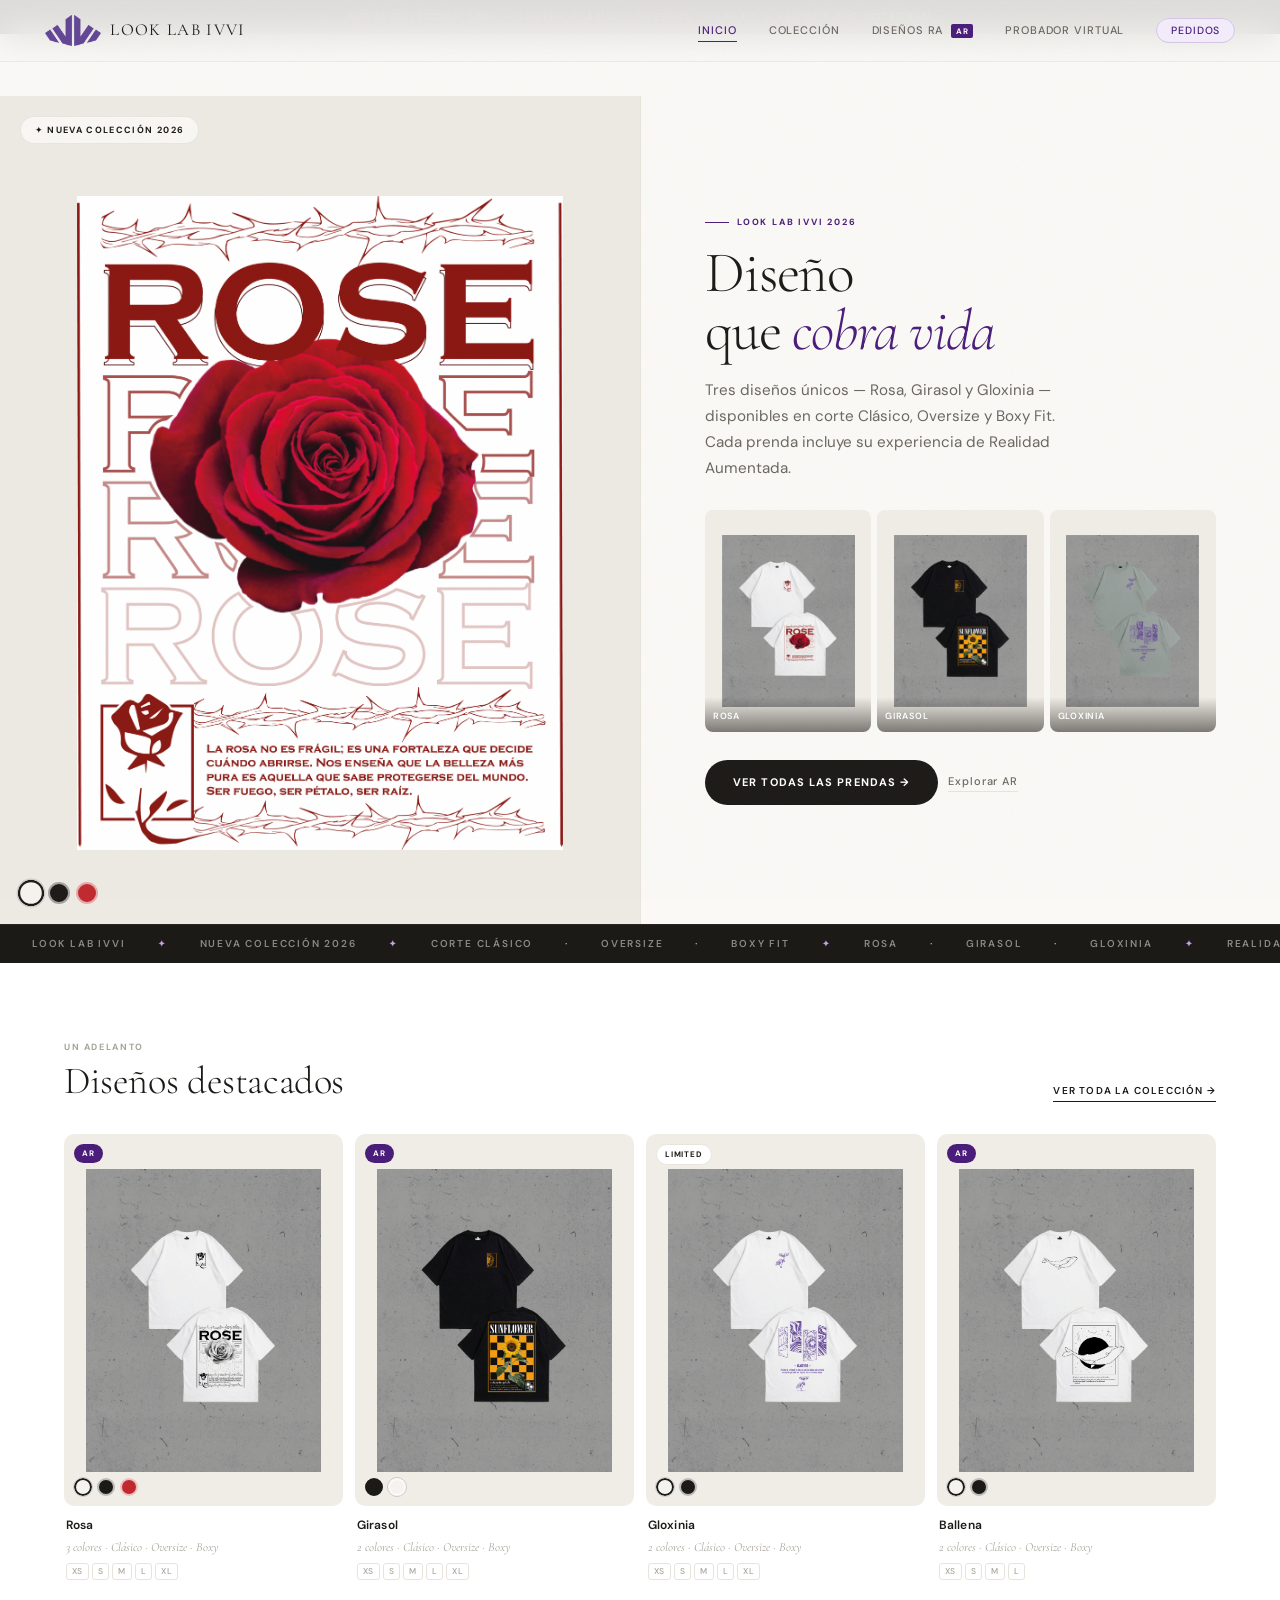
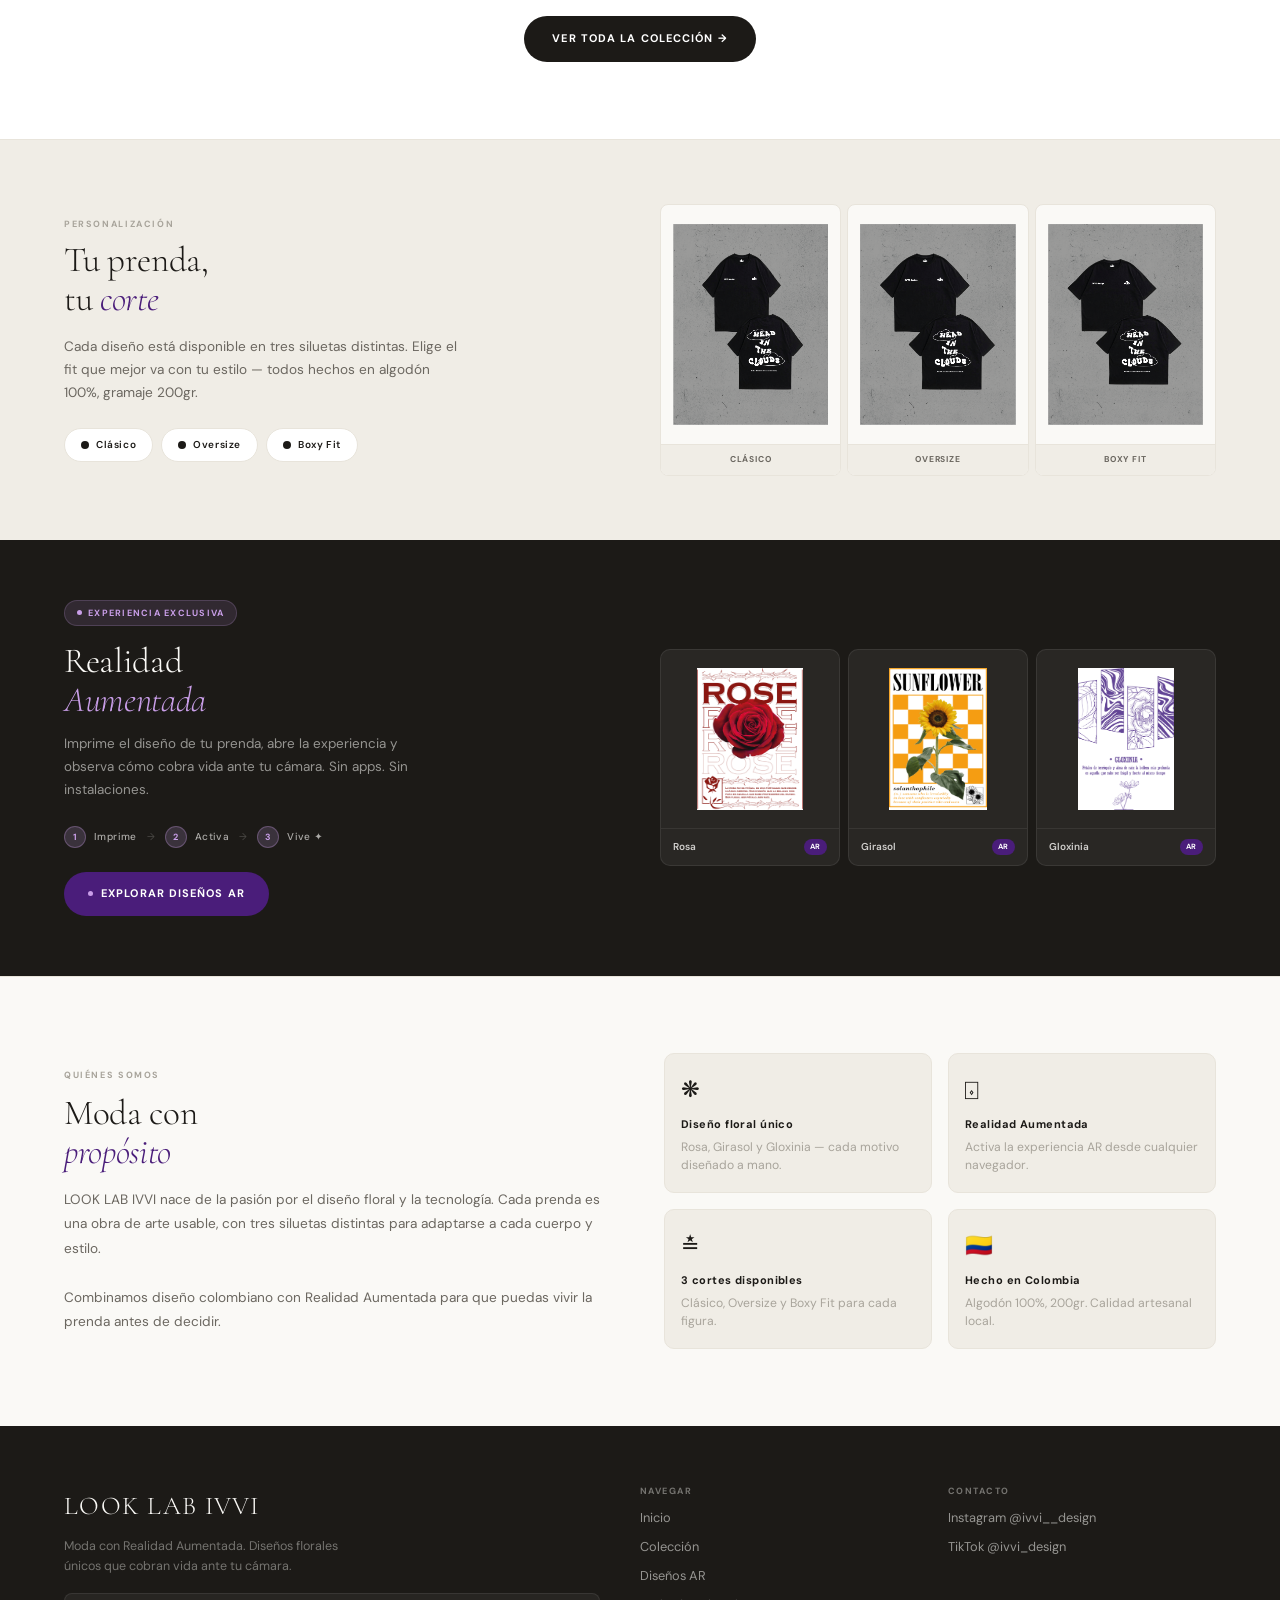
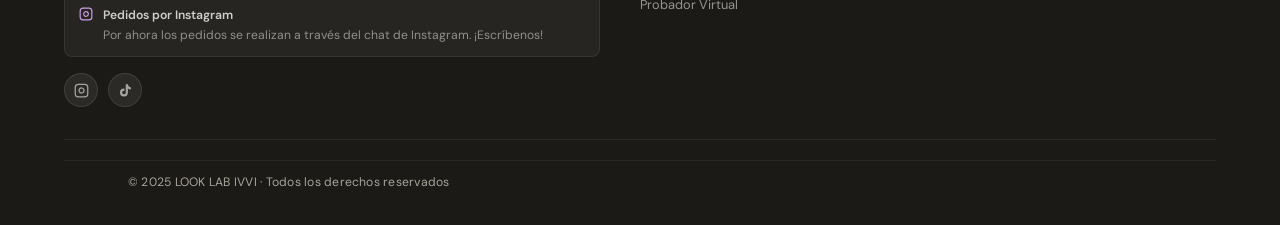
==== commit 75aae163: "Update index.html" ====
--- a/index.html
+++ b/index.html
@@ -8,591 +8,8 @@
   <link rel="stylesheet" href="src/styles/navbar.css"/>
   <link rel="icon" type="image/png" href="src/assets/images/faviiicon.png">
 
-  <style>
-    /* ════════════════════════════════════════════════
-       INDEX — Inspirado en Milfshakes + Chill Colombia
-       Prendas al frente, variantes de color visibles,
-       grid editorial limpio y directo
-    ════════════════════════════════════════════════ */
-
-    * { box-sizing: border-box; }
-
-    /* ══ ANNOUNCEMENT BAR ══ */
-    .announce-bar {
-      background: var(--carbon);
-      color: rgba(250,249,246,.75);
-      font-family: var(--font-body);
-      font-size: 10px; letter-spacing: .14em; text-transform: uppercase;
-      text-align: center; padding: 9px 16px;
-      position: fixed; top: 0; left: 0; right: 0;
-      z-index: 200;
-    }
-    .announce-bar span { color: var(--purple-xlight); }
-    #app { padding-top: calc(62px + 34px); }
-
-    /* ══ HERO — SPLIT EDITORIAL ══
-       Inspirado en Chill Colombia: imagen grande izquierda,
-       texto y prendas a la derecha
-    */
-    .hero {
-      display: grid;
-      grid-template-columns: 1fr 1fr;
-      min-height: 92vh;
-      background: var(--cream);
-      overflow: hidden;
-    }
-
-    /* Lado izquierdo — imagen heroína grande */
-    .hero-img-side {
-      position: relative;
-      background: #EDEAE3;
-      overflow: hidden;
-      cursor: pointer;
-    }
-    .hero-img-side img {
-      width: 100%; height: 100%;
-      object-fit: contain;
-      padding: 8% 12% 4%;
-      transition: transform .7s cubic-bezier(.25,.46,.45,.94);
-    }
-    .hero-img-side:hover img { transform: scale(1.03); }
-
-    /* Pill de colección */
-    .hero-col-pill {
-      position: absolute; top: 20px; left: 20px;
-      background: rgba(250,249,246,.9); backdrop-filter: blur(8px);
-      border: 1px solid rgba(28,26,23,.08);
-      font-family: var(--font-body);
-      font-size: 9px; font-weight: 700; letter-spacing: .15em; text-transform: uppercase;
-      color: var(--carbon); padding: 6px 14px; border-radius: 20px;
-    }
-
-    /* Swatches de color sobre la imagen — estilo Chill Colombia */
-    .hero-swatches {
-      position: absolute; bottom: 20px; left: 20px;
-      display: flex; gap: 6px; align-items: center;
-    }
-    .hero-swatch {
-      width: 22px; height: 22px; border-radius: 50%;
-      border: 2px solid rgba(255,255,255,.6);
-      cursor: pointer;
-      transition: transform .15s, border-color .15s;
-    }
-    .hero-swatch:hover,
-    .hero-swatch.active { border-color: var(--carbon); transform: scale(1.2); }
-
-    /* Lado derecho — copy + grid mini de prendas */
-    .hero-copy-side {
-      display: flex; flex-direction: column;
-      justify-content: center;
-      padding: clamp(32px, 5vw, 72px) clamp(24px, 5vw, 64px);
-      border-left: 1px solid var(--cream-mid);
-    }
-
-    .hero-eyebrow {
-      font-family: var(--font-body);
-      font-size: 9px; font-weight: 700; letter-spacing: .2em; text-transform: uppercase;
-      color: var(--purple); margin-bottom: 16px;
-      display: flex; align-items: center; gap: 8px;
-    }
-    .hero-eyebrow::before {
-      content: ''; display: inline-block;
-      width: 24px; height: 1px; background: var(--purple);
-    }
-
-    .hero-titulo {
-      font-family: var(--font-display);
-      font-size: clamp(2.2rem, 4.5vw, 4rem);
-      font-weight: 300; color: var(--carbon);
-      line-height: 1.0; letter-spacing: -.02em;
-      margin-bottom: 18px;
-    }
-    .hero-titulo em { color: var(--purple); font-style: italic; }
-
-    .hero-desc {
-      font-family: var(--font-body);
-      font-size: clamp(.85rem, 1.2vw, .95rem);
-      color: var(--gray-600); line-height: 1.7;
-      margin-bottom: 28px; max-width: 380px;
-    }
-
-    /* Mini grid de las 3 prendas principales — estilo Milfshakes */
-    .hero-mini-grid {
-      display: grid; grid-template-columns: repeat(3, 1fr);
-      gap: 6px; margin-bottom: 28px;
-    }
-    .hero-mini-card {
-      aspect-ratio: 3/4;
-      background: var(--cream-dark);
-      border-radius: 8px; overflow: hidden;
-      position: relative; cursor: pointer;
-      transition: transform .2s;
-      text-decoration: none; display: block;
-    }
-    .hero-mini-card:hover { transform: translateY(-3px); }
-    .hero-mini-card img {
-      width: 100%; height: 100%; object-fit: contain;
-      padding: 10%;
-      transition: transform .4s;
-    }
-    .hero-mini-card:hover img { transform: scale(1.06); }
-    .hero-mini-card-label {
-      position: absolute; bottom: 0; left: 0; right: 0;
-      background: linear-gradient(to top, rgba(28,26,23,.55), transparent);
-      padding: 12px 8px 8px;
-      font-family: var(--font-body);
-      font-size: 9px; font-weight: 600; letter-spacing: .08em; text-transform: uppercase;
-      color: #fff;
-    }
-
-    .hero-ctas {
-      display: flex; gap: 10px; flex-wrap: wrap; align-items: center;
-    }
-    .btn-hero-primary {
-      font-family: var(--font-body);
-      font-size: 11px; font-weight: 700; letter-spacing: .1em; text-transform: uppercase;
-      background: var(--carbon); color: #fff;
-      border-radius: 30px; padding: 14px 28px;
-      border: none; cursor: pointer; text-decoration: none;
-      transition: background .18s, transform .15s;
-      display: inline-flex; align-items: center; gap: 8px;
-    }
-    .btn-hero-primary:hover { background: var(--purple); transform: translateY(-1px); }
-    .btn-hero-ghost {
-      font-family: var(--font-body);
-      font-size: 11px; font-weight: 500; letter-spacing: .08em;
-      color: var(--gray-600); text-decoration: none;
-      border-bottom: 1px solid var(--cream-mid);
-      padding-bottom: 1px;
-      transition: color .15s, border-color .15s;
-    }
-    .btn-hero-ghost:hover { color: var(--purple); border-color: var(--purple); }
-
-    /* ══ TICKER CINTA ══ — Estilo Chill Colombia */
-    .ticker {
-      background: var(--carbon);
-      overflow: hidden;
-      padding: 11px 0;
-      border-top: 1px solid rgba(255,255,255,.05);
-    }
-    .ticker-track {
-      display: flex; gap: 0;
-      animation: ticker-anim 30s linear infinite;
-      width: max-content;
-    }
-    .ticker-track:hover { animation-play-state: paused; }
-    .ticker-item {
-      white-space: nowrap;
-      font-family: var(--font-body);
-      font-size: 10px; font-weight: 600; letter-spacing: .18em; text-transform: uppercase;
-      color: rgba(250,249,246,.5);
-      padding: 0 32px;
-      display: flex; align-items: center; gap: 32px;
-    }
-    .ticker-item span { color: var(--purple-xlight); }
-    @keyframes ticker-anim { from { transform: translateX(0); } to { transform: translateX(-50%); } }
-
-    /* ══ SECCIÓN "NUEVA COLECCIÓN" — Grid de prendas estilo tienda ══ */
-    .coleccion-section {
-      padding: clamp(40px, 6vw, 80px) clamp(16px, 5vw, 64px);
-      background: var(--white);
-    }
-    .coleccion-header {
-      display: flex; align-items: flex-end; justify-content: space-between;
-      margin-bottom: 32px;
-    }
-    .coleccion-header-left {}
-    .coleccion-eyebrow {
-      font-family: var(--font-body);
-      font-size: 9px; font-weight: 700; letter-spacing: .18em; text-transform: uppercase;
-      color: var(--gray-400); margin-bottom: 6px;
-    }
-    .coleccion-titulo {
-      font-family: var(--font-display);
-      font-size: clamp(1.6rem, 3vw, 2.4rem);
-      font-weight: 300; color: var(--carbon); line-height: 1.1;
-    }
-    .coleccion-ver-todo {
-      font-family: var(--font-body);
-      font-size: 10px; font-weight: 600; letter-spacing: .12em; text-transform: uppercase;
-      color: var(--carbon); border-bottom: 1px solid var(--carbon);
-      padding-bottom: 2px; text-decoration: none;
-      transition: color .15s, border-color .15s;
-    }
-    .coleccion-ver-todo:hover { color: var(--purple); border-color: var(--purple); }
-
-    /* Grid de productos — 4 columnas como Milfshakes */
-    .productos-grid {
-      display: grid;
-      grid-template-columns: repeat(4, 1fr);
-      gap: 12px;
-    }
-
-    .producto-card {
-      text-decoration: none; display: block;
-      color: inherit;
-    }
-    .producto-card-img {
-      aspect-ratio: 3/4;
-      background: var(--cream-dark);
-      border-radius: 10px; overflow: hidden;
-      position: relative; margin-bottom: 10px;
-      transition: box-shadow .2s;
-    }
-    .producto-card:hover .producto-card-img {
-      box-shadow: 0 8px 28px rgba(28,26,23,.1);
-    }
-    .producto-card-img img {
-      width: 100%; height: 100%;
-      object-fit: contain; padding: 8%;
-      transition: transform .45s cubic-bezier(.25,.46,.45,.94);
-    }
-    .producto-card:hover .producto-card-img img { transform: scale(1.05); }
-
-    /* Badge en la card */
-    .producto-badge {
-      position: absolute; top: 10px; left: 10px;
-      font-family: var(--font-body);
-      font-size: 8px; font-weight: 700; letter-spacing: .1em; text-transform: uppercase;
-      padding: 3px 8px; border-radius: 12px;
-    }
-    .producto-badge--new { background: var(--carbon); color: #fff; }
-    .producto-badge--ar  { background: var(--purple); color: #fff; }
-    .producto-badge--limited { background: #fff; color: var(--carbon); border: 1px solid var(--cream-mid); }
-
-    /* Swatches de color en la card — estilo Milfshakes */
-    .producto-swatches {
-      position: absolute; bottom: 10px; left: 10px;
-      display: flex; gap: 5px;
-    }
-    .producto-swatch {
-      width: 18px; height: 18px; border-radius: 50%;
-      border: 2px solid rgba(255,255,255,.7);
-      transition: transform .15s, border-color .15s;
-      cursor: pointer;
-    }
-    .producto-swatch:hover { transform: scale(1.2); border-color: var(--carbon); }
-    .producto-swatch.active { border-color: var(--carbon); }
-
-    /* Info de la card */
-    .producto-card-info { padding: 0 2px; }
-    .producto-card-nombre {
-      font-family: var(--font-body);
-      font-size: 12px; font-weight: 600; color: var(--carbon);
-      margin-bottom: 2px; letter-spacing: .01em;
-    }
-    .producto-card-sub {
-      font-family: var(--font-display);
-      font-size: .78rem; color: var(--gray-400); font-style: italic;
-    }
-    .producto-card-tallas {
-      display: flex; gap: 3px; margin-top: 5px;
-    }
-    .producto-card-tallas span {
-      font-family: var(--font-body);
-      font-size: 8.5px; font-weight: 500; letter-spacing: .05em;
-      color: var(--gray-400); border: 1px solid var(--cream-mid);
-      border-radius: 3px; padding: 1px 5px;
-    }
-
-    /* ══ BANNER EDITORIAL DE CORTES ══ — Estilo Milfshakes */
-    .cortes-banner {
-      background: var(--cream-dark);
-      padding: clamp(40px, 5vw, 64px) clamp(16px, 5vw, 64px);
-      display: grid;
-      grid-template-columns: 1fr 1fr;
-      gap: 40px; align-items: center;
-      border-top: 1px solid var(--cream-mid);
-    }
-    .cortes-copy {}
-    .cortes-eyebrow {
-      font-family: var(--font-body);
-      font-size: 9px; font-weight: 700; letter-spacing: .18em; text-transform: uppercase;
-      color: var(--gray-400); margin-bottom: 10px;
-    }
-    .cortes-titulo {
-      font-family: var(--font-display);
-      font-size: clamp(1.5rem, 2.8vw, 2.2rem);
-      font-weight: 300; color: var(--carbon);
-      line-height: 1.1; margin-bottom: 16px;
-    }
-    .cortes-titulo em { color: var(--purple); font-style: italic; }
-    .cortes-desc {
-      font-family: var(--font-body);
-      font-size: .85rem; color: var(--gray-600); line-height: 1.7;
-      margin-bottom: 24px; max-width: 400px;
-    }
-
-    /* Los 3 tipos de corte como pills visuales */
-    .cortes-tipos {
-      display: flex; gap: 8px; flex-wrap: wrap;
-    }
-    .corte-tipo-pill {
-      font-family: var(--font-body);
-      font-size: 10px; font-weight: 600; letter-spacing: .06em;
-      color: var(--carbon); background: #fff;
-      border: 1.5px solid var(--cream-mid);
-      border-radius: 24px; padding: 8px 16px;
-      display: flex; align-items: center; gap: 7px;
-      transition: border-color .15s, background .15s;
-    }
-    .corte-tipo-pill:hover { border-color: var(--carbon); }
-    .corte-tipo-pill-dot {
-      width: 8px; height: 8px; border-radius: 50%;
-      background: var(--carbon); flex-shrink: 0;
-    }
-
-    /* Imagen comparativa de cortes */
-    .cortes-imgs {
-      display: grid; grid-template-columns: repeat(3, 1fr); gap: 6px;
-    }
-    .corte-img-item {
-      aspect-ratio: 2/3;
-      background: var(--cream);
-      border-radius: 8px; overflow: hidden;
-      text-align: center;
-      display: flex; flex-direction: column;
-      border: 1px solid var(--cream-mid);
-    }
-    .corte-img-item-img {
-      flex: 1; display: flex; align-items: center; justify-content: center;
-      padding: 12px;
-    }
-    .corte-img-item-img img {
-      width: 100%; height: 100%; object-fit: contain;
-    }
-    .corte-img-label {
-      font-family: var(--font-body);
-      font-size: 8.5px; font-weight: 700; letter-spacing: .1em; text-transform: uppercase;
-      color: var(--gray-600); padding: 8px; background: var(--cream-dark);
-      border-top: 1px solid var(--cream-mid);
-    }
-
-    /* ══ FRANJA AR ══ */
-    .ar-franja {
-      background: var(--carbon);
-      padding: clamp(32px, 5vw, 60px) clamp(16px, 5vw, 64px);
-      display: grid;
-      grid-template-columns: 1fr 1fr;
-      gap: 40px; align-items: center;
-    }
-    .ar-franja-copy {}
-    .ar-franja-pill {
-      display: inline-flex; align-items: center; gap: 6px;
-      font-family: var(--font-body);
-      font-size: 9px; font-weight: 700; letter-spacing: .14em; text-transform: uppercase;
-      color: var(--purple-xlight);
-      background: rgba(201,158,232,.12); border: 1px solid rgba(201,158,232,.2);
-      border-radius: 20px; padding: 5px 12px; margin-bottom: 16px;
-    }
-    .ar-franja-pill-dot {
-      width: 5px; height: 5px; border-radius: 50%;
-      background: var(--purple-xlight);
-      animation: pulse-ar 1.8s ease-in-out infinite;
-    }
-    @keyframes pulse-ar { 0%,100%{opacity:1;transform:scale(1)} 50%{opacity:.3;transform:scale(.5)} }
-    .ar-franja-titulo {
-      font-family: var(--font-display);
-      font-size: clamp(1.5rem, 2.8vw, 2.2rem);
-      font-weight: 300; color: var(--cream); line-height: 1.1;
-      margin-bottom: 14px;
-    }
-    .ar-franja-titulo em { color: var(--purple-xlight); font-style: italic; }
-    .ar-franja-desc {
-      font-family: var(--font-body);
-      font-size: .84rem; color: rgba(250,249,246,.55); line-height: 1.7;
-      margin-bottom: 24px; max-width: 380px;
-    }
-    .ar-franja-steps {
-      display: flex; align-items: center; gap: 10px;
-      margin-bottom: 24px;
-    }
-    .ar-step {
-      display: flex; align-items: center; gap: 8px;
-    }
-    .ar-step-n {
-      width: 22px; height: 22px; border-radius: 50%;
-      background: rgba(201,158,232,.18); border: 1px solid rgba(201,158,232,.3);
-      color: var(--purple-xlight);
-      font-family: var(--font-body); font-size: 9px; font-weight: 700;
-      display: flex; align-items: center; justify-content: center;
-      flex-shrink: 0;
-    }
-    .ar-step-txt {
-      font-family: var(--font-body); font-size: 10px; font-weight: 500;
-      color: rgba(250,249,246,.65); letter-spacing: .04em;
-    }
-    .ar-step-sep {
-      color: rgba(250,249,246,.2); font-size: 10px;
-    }
-    .btn-ar-cta {
-      display: inline-flex; align-items: center; gap: 8px;
-      font-family: var(--font-body);
-      font-size: 11px; font-weight: 700; letter-spacing: .1em; text-transform: uppercase;
-      background: var(--purple); color: #fff;
-      border-radius: 30px; padding: 13px 24px;
-      text-decoration: none; transition: background .18s, transform .15s;
-    }
-    .btn-ar-cta:hover { background: var(--purple-mid); transform: translateY(-1px); }
-
-    /* Grid de diseños AR */
-    .ar-franja-cards {
-      display: grid; grid-template-columns: repeat(3, 1fr); gap: 8px;
-    }
-    .ar-card {
-      background: rgba(255,255,255,.06);
-      border: 1px solid rgba(255,255,255,.08);
-      border-radius: 10px; overflow: hidden;
-      text-decoration: none; display: block;
-      transition: background .18s, transform .2s;
-    }
-    .ar-card:hover { background: rgba(255,255,255,.1); transform: translateY(-2px); }
-    .ar-card-img {
-      aspect-ratio: 1;
-      display: flex; align-items: center; justify-content: center;
-      padding: 10%;
-    }
-    .ar-card-img img { width: 100%; height: 100%; object-fit: contain; }
-    .ar-card-body {
-      padding: 10px 12px;
-      border-top: 1px solid rgba(255,255,255,.07);
-      display: flex; align-items: center; justify-content: space-between;
-    }
-    .ar-card-nombre {
-      font-family: var(--font-body);
-      font-size: 10px; font-weight: 600; color: rgba(250,249,246,.8);
-    }
-    .ar-badge {
-      font-family: var(--font-body);
-      font-size: 7.5px; font-weight: 700; letter-spacing: .1em;
-      background: var(--purple); color: #fff;
-      border-radius: 10px; padding: 2px 6px;
-    }
-
-    /* ══ SOBRE LA MARCA — bloque editorial ══ */
-    .sobre-marca {
-      padding: clamp(40px, 6vw, 80px) clamp(16px, 5vw, 64px);
-      display: grid; grid-template-columns: 1fr 1fr;
-      gap: 48px; align-items: center;
-      background: var(--cream); border-top: 1px solid var(--cream-mid);
-    }
-    .sobre-copy {}
-    .sobre-eyebrow {
-      font-family: var(--font-body);
-      font-size: 9px; font-weight: 700; letter-spacing: .18em; text-transform: uppercase;
-      color: var(--gray-400); margin-bottom: 12px;
-    }
-    .sobre-titulo {
-      font-family: var(--font-display);
-      font-size: clamp(1.5rem, 2.8vw, 2.2rem);
-      font-weight: 300; color: var(--carbon); line-height: 1.1;
-      margin-bottom: 16px;
-    }
-    .sobre-titulo em { color: var(--purple); font-style: italic; }
-    .sobre-texto {
-      font-family: var(--font-body);
-      font-size: .85rem; color: var(--gray-600); line-height: 1.8;
-    }
-
-    /* Grid de features */
-    .sobre-features {
-      display: grid; grid-template-columns: 1fr 1fr; gap: 16px;
-    }
-    .feature-item {
-      background: var(--cream-dark); border-radius: 10px;
-      padding: 18px 16px; border: 1px solid var(--cream-mid);
-    }
-    .feature-icon {
-      font-size: 1.4rem; margin-bottom: 8px;
-    }
-    .feature-titulo {
-      font-family: var(--font-body);
-      font-size: 11px; font-weight: 700; letter-spacing: .04em; color: var(--carbon);
-      margin-bottom: 4px;
-    }
-    .feature-desc {
-      font-family: var(--font-body);
-      font-size: .76rem; color: var(--gray-400); line-height: 1.5;
-    }
-
-    /* ══ FOOTER ══ */
-    .footer {
-      background: var(--carbon);
-      padding: clamp(32px,5vw,60px) clamp(16px,5vw,64px) 20px;
-    }
-    .footer-grid {
-      display: grid; grid-template-columns: 2fr 1fr 1fr;
-      gap: 40px; padding-bottom: 32px;
-      border-bottom: 1px solid rgba(255,255,255,.07);
-      margin-bottom: 20px;
-    }
-    .footer-brand-name {
-      font-family: var(--font-display);
-      font-size: 1.6rem; font-weight: 300; color: var(--cream);
-      letter-spacing: .05em; display: block; margin-bottom: 10px;
-    }
-    .footer-tagline {
-      font-family: var(--font-body);
-      font-size: .78rem; color: rgba(250,249,246,.4); line-height: 1.6;
-      max-width: 280px; margin-bottom: 16px;
-    }
-    .footer-pedidos-box {
-      background: rgba(255,255,255,.05); border: 1px solid rgba(255,255,255,.08);
-      border-radius: 8px; padding: 12px 14px; margin-bottom: 16px;
-      display: flex; gap: 10px; align-items: flex-start;
-    }
-    .footer-pedidos-box svg { flex-shrink: 0; color: var(--purple-xlight); margin-top: 1px; }
-    .footer-pedidos-box p {
-      font-family: var(--font-body); font-size: .76rem;
-      color: rgba(250,249,246,.5); line-height: 1.5;
-    }
-    .footer-pedidos-box strong { color: rgba(250,249,246,.8); font-weight: 600; display: block; margin-bottom: 2px; }
-    .footer-social { display: flex; gap: 10px; }
-    .footer-social a {
-      width: 34px; height: 34px; border-radius: 50%;
-      background: rgba(255,255,255,.07); border: 1px solid rgba(255,255,255,.1);
-      display: flex; align-items: center; justify-content: center;
-      color: rgba(250,249,246,.6); transition: background .15s, color .15s;
-    }
-    .footer-social a:hover { background: var(--purple); color: #fff; }
-    .footer-col h4 {
-      font-family: var(--font-body);
-      font-size: 9px; font-weight: 700; letter-spacing: .16em; text-transform: uppercase;
-      color: rgba(250,249,246,.4); margin-bottom: 12px;
-    }
-    .footer-col ul { display: flex; flex-direction: column; gap: 8px; }
-    .footer-col a {
-      font-family: var(--font-body); font-size: .8rem;
-      color: rgba(250,249,246,.55); transition: color .15s;
-    }
-    .footer-col a:hover { color: var(--purple-xlight); }
-    .footer-bottom {
-      font-family: var(--font-body); font-size: .72rem;
-      color: rgba(250,249,246,.25); text-align: center;
-    }
-
-    /* ══ RESPONSIVE ══ */
-    @media (max-width: 1024px) {
-      .productos-grid { grid-template-columns: repeat(3, 1fr); }
-    }
-    @media (max-width: 820px) {
-      .hero { grid-template-columns: 1fr; min-height: auto; }
-      .hero-img-side { height: 55vw; min-height: 280px; }
-      .hero-copy-side { border-left: none; border-top: 1px solid var(--cream-mid); }
-      .hero-mini-grid { grid-template-columns: repeat(3, 1fr); }
-      .productos-grid { grid-template-columns: repeat(2, 1fr); }
-      .cortes-banner { grid-template-columns: 1fr; }
-      .ar-franja { grid-template-columns: 1fr; }
-      .sobre-marca { grid-template-columns: 1fr; }
-      .footer-grid { grid-template-columns: 1fr 1fr; }
-    }
-    @media (max-width: 500px) {
-      .productos-grid { grid-template-columns: repeat(2, 1fr); gap: 8px; }
-      .hero-mini-grid { display: none; }
-      .cortes-imgs { grid-template-columns: repeat(3, 1fr); }
-      .ar-franja-cards { grid-template-columns: repeat(3, 1fr); }
-      .footer-grid { grid-template-columns: 1fr; }
-    }
+   <style>
+
   </style>
 </head>
 <body>
@@ -617,7 +34,7 @@
     <ul class="navbar-links" id="navLinks">
       <li><a href="index.html" class="active">Inicio</a></li>
       <li><a href="coleccion.html">Colección</a></li>
-      <li><a href="ar-section.html">Diseños RA <span class="badge-ar">AR</span></a></li>
+      <li><a href="disenios-ra.html">Diseños RA <span class="badge-ar">AR</span></a></li>
       <li><a href="probador.html">Probador Virtual</a></li>
       <li><a href="#contacto" class="nav-contacto">Pedidos</a></li>
     </ul>
@@ -908,17 +325,17 @@
     </div>
     <div class="sobre-features">
       <div class="feature-item">
-        <div class="feature-icon">🌸</div>
+        <div class="feature-icon">❋</div>
         <div class="feature-titulo">Diseño floral único</div>
         <div class="feature-desc">Rosa, Girasol y Gloxinia — cada motivo diseñado a mano.</div>
       </div>
       <div class="feature-item">
-        <div class="feature-icon">📱</div>
+        <div class="feature-icon">⌺</div>
         <div class="feature-titulo">Realidad Aumentada</div>
         <div class="feature-desc">Activa la experiencia AR desde cualquier navegador.</div>
       </div>
       <div class="feature-item">
-        <div class="feature-icon">👕</div>
+        <div class="feature-icon">≛</div>
         <div class="feature-titulo">3 cortes disponibles</div>
         <div class="feature-desc">Clásico, Oversize y Boxy Fit para cada figura.</div>
       </div>
@@ -949,6 +366,7 @@
           </a>
         </div>
       </div>
+      
       <div class="footer-col">
         <h4>Navegar</h4>
         <ul>
--- a/src/styles/main.css
+++ b/src/styles/main.css
@@ -239,7 +239,590 @@
   font-weight: 700;
   letter-spacing: .12em;
 }
-
+    /* ════════════════════════════════════════════════
+       INDEX — Inspirado en Milfshakes + Chill Colombia
+       Prendas al frente, variantes de color visibles,
+       grid editorial limpio y directo
+    ════════════════════════════════════════════════ */
+
+    * { box-sizing: border-box; }
+
+    /* ══ ANNOUNCEMENT BAR ══ */
+    .announce-bar {
+      background: var(--carbon);
+      color: rgba(250,249,246,.75);
+      font-family: var(--font-body);
+      font-size: 10px; letter-spacing: .14em; text-transform: uppercase;
+      text-align: center; padding: 9px 16px;
+      position: fixed; top: 0; left: 0; right: 0;
+      z-index: 200;
+    }
+    .announce-bar span { color: var(--purple-xlight); }
+    #app { padding-top: calc(62px + 34px); }
+
+    /* ══ HERO — SPLIT EDITORIAL ══
+       Inspirado en Chill Colombia: imagen grande izquierda,
+       texto y prendas a la derecha
+    */
+    .hero {
+      display: grid;
+      grid-template-columns: 1fr 1fr;
+      min-height: 92vh;
+      background: var(--cream);
+      overflow: hidden;
+    }
+
+    /* Lado izquierdo — imagen heroína grande */
+    .hero-img-side {
+      position: relative;
+      background: #EDEAE3;
+      overflow: hidden;
+      cursor: pointer;
+    }
+    .hero-img-side img {
+      width: 100%; height: 100%;
+      object-fit: contain;
+      padding: 8% 12% 4%;
+      transition: transform .7s cubic-bezier(.25,.46,.45,.94);
+    }
+    .hero-img-side:hover img { transform: scale(1.03); }
+
+    /* Pill de colección */
+    .hero-col-pill {
+      position: absolute; top: 20px; left: 20px;
+      background: rgba(250,249,246,.9); backdrop-filter: blur(8px);
+      border: 1px solid rgba(28,26,23,.08);
+      font-family: var(--font-body);
+      font-size: 9px; font-weight: 700; letter-spacing: .15em; text-transform: uppercase;
+      color: var(--carbon); padding: 6px 14px; border-radius: 20px;
+    }
+
+    /* Swatches de color sobre la imagen — estilo Chill Colombia */
+    .hero-swatches {
+      position: absolute; bottom: 20px; left: 20px;
+      display: flex; gap: 6px; align-items: center;
+    }
+    .hero-swatch {
+      width: 22px; height: 22px; border-radius: 50%;
+      border: 2px solid rgba(255,255,255,.6);
+      cursor: pointer;
+      transition: transform .15s, border-color .15s;
+    }
+    .hero-swatch:hover,
+    .hero-swatch.active { border-color: var(--carbon); transform: scale(1.2); }
+
+    /* Lado derecho — copy + grid mini de prendas */
+    .hero-copy-side {
+      display: flex; flex-direction: column;
+      justify-content: center;
+      padding: clamp(32px, 5vw, 72px) clamp(24px, 5vw, 64px);
+      border-left: 1px solid var(--cream-mid);
+    }
+
+    .hero-eyebrow {
+      font-family: var(--font-body);
+      font-size: 9px; font-weight: 700; letter-spacing: .2em; text-transform: uppercase;
+      color: var(--purple); margin-bottom: 16px;
+      display: flex; align-items: center; gap: 8px;
+    }
+    .hero-eyebrow::before {
+      content: ''; display: inline-block;
+      width: 24px; height: 1px; background: var(--purple);
+    }
+
+    .hero-titulo {
+      font-family: var(--font-display);
+      font-size: clamp(2.2rem, 4.5vw, 4rem);
+      font-weight: 300; color: var(--carbon);
+      line-height: 1.0; letter-spacing: -.02em;
+      margin-bottom: 18px;
+    }
+    .hero-titulo em { color: var(--purple); font-style: italic; }
+
+    .hero-desc {
+      font-family: var(--font-body);
+      font-size: clamp(.85rem, 1.2vw, .95rem);
+      color: var(--gray-600); line-height: 1.7;
+      margin-bottom: 28px; max-width: 380px;
+    }
+
+    /* Mini grid de las 3 prendas principales — estilo Milfshakes */
+    .hero-mini-grid {
+      display: grid; grid-template-columns: repeat(3, 1fr);
+      gap: 6px; margin-bottom: 28px;
+    }
+    .hero-mini-card {
+      aspect-ratio: 3/4;
+      background: var(--cream-dark);
+      border-radius: 8px; overflow: hidden;
+      position: relative; cursor: pointer;
+      transition: transform .2s;
+      text-decoration: none; display: block;
+    }
+    .hero-mini-card:hover { transform: translateY(-3px); }
+    .hero-mini-card img {
+      width: 100%; height: 100%; object-fit: contain;
+      padding: 10%;
+      transition: transform .4s;
+    }
+    .hero-mini-card:hover img { transform: scale(1.06); }
+    .hero-mini-card-label {
+      position: absolute; bottom: 0; left: 0; right: 0;
+      background: linear-gradient(to top, rgba(28,26,23,.55), transparent);
+      padding: 12px 8px 8px;
+      font-family: var(--font-body);
+      font-size: 9px; font-weight: 600; letter-spacing: .08em; text-transform: uppercase;
+      color: #fff;
+    }
+
+    .hero-ctas {
+      display: flex; gap: 10px; flex-wrap: wrap; align-items: center;
+    }
+    .btn-hero-primary {
+      font-family: var(--font-body);
+      font-size: 11px; font-weight: 700; letter-spacing: .1em; text-transform: uppercase;
+      background: var(--carbon); color: #fff;
+      border-radius: 30px; padding: 14px 28px;
+      border: none; cursor: pointer; text-decoration: none;
+      transition: background .18s, transform .15s;
+      display: inline-flex; align-items: center; gap: 8px;
+    }
+    .btn-hero-primary:hover { background: var(--purple); transform: translateY(-1px); }
+    .btn-hero-ghost {
+      font-family: var(--font-body);
+      font-size: 11px; font-weight: 500; letter-spacing: .08em;
+      color: var(--gray-600); text-decoration: none;
+      border-bottom: 1px solid var(--cream-mid);
+      padding-bottom: 1px;
+      transition: color .15s, border-color .15s;
+    }
+    .btn-hero-ghost:hover { color: var(--purple); border-color: var(--purple); }
+
+    /* ══ TICKER CINTA ══ — Estilo Chill Colombia */
+    .ticker {
+      background: var(--carbon);
+      overflow: hidden;
+      padding: 11px 0;
+      border-top: 1px solid rgba(255,255,255,.05);
+    }
+    .ticker-track {
+      display: flex; gap: 0;
+      animation: ticker-anim 30s linear infinite;
+      width: max-content;
+    }
+    .ticker-track:hover { animation-play-state: paused; }
+    .ticker-item {
+      white-space: nowrap;
+      font-family: var(--font-body);
+      font-size: 10px; font-weight: 600; letter-spacing: .18em; text-transform: uppercase;
+      color: rgba(250,249,246,.5);
+      padding: 0 32px;
+      display: flex; align-items: center; gap: 32px;
+    }
+    .ticker-item span { color: var(--purple-xlight); }
+    @keyframes ticker-anim { from { transform: translateX(0); } to { transform: translateX(-50%); } }
+
+    /* ══ SECCIÓN "NUEVA COLECCIÓN" — Grid de prendas estilo tienda ══ */
+    .coleccion-section {
+      padding: clamp(40px, 6vw, 80px) clamp(16px, 5vw, 64px);
+      background: var(--white);
+    }
+    .coleccion-header {
+      display: flex; align-items: flex-end; justify-content: space-between;
+      margin-bottom: 32px;
+    }
+    .coleccion-header-left {}
+    .coleccion-eyebrow {
+      font-family: var(--font-body);
+      font-size: 9px; font-weight: 700; letter-spacing: .18em; text-transform: uppercase;
+      color: var(--gray-400); margin-bottom: 6px;
+    }
+    .coleccion-titulo {
+      font-family: var(--font-display);
+      font-size: clamp(1.6rem, 3vw, 2.4rem);
+      font-weight: 300; color: var(--carbon); line-height: 1.1;
+    }
+    .coleccion-ver-todo {
+      font-family: var(--font-body);
+      font-size: 10px; font-weight: 600; letter-spacing: .12em; text-transform: uppercase;
+      color: var(--carbon); border-bottom: 1px solid var(--carbon);
+      padding-bottom: 2px; text-decoration: none;
+      transition: color .15s, border-color .15s;
+    }
+    .coleccion-ver-todo:hover { color: var(--purple); border-color: var(--purple); }
+
+    /* Grid de productos — 4 columnas como Milfshakes */
+    .productos-grid {
+      display: grid;
+      grid-template-columns: repeat(4, 1fr);
+      gap: 12px;
+    }
+
+    .producto-card {
+      text-decoration: none; display: block;
+      color: inherit;
+    }
+    .producto-card-img {
+      aspect-ratio: 3/4;
+      background: var(--cream-dark);
+      border-radius: 10px; overflow: hidden;
+      position: relative; margin-bottom: 10px;
+      transition: box-shadow .2s;
+    }
+    .producto-card:hover .producto-card-img {
+      box-shadow: 0 8px 28px rgba(28,26,23,.1);
+    }
+    .producto-card-img img {
+      width: 100%; height: 100%;
+      object-fit: contain; padding: 8%;
+      transition: transform .45s cubic-bezier(.25,.46,.45,.94);
+    }
+    .producto-card:hover .producto-card-img img { transform: scale(1.05); }
+
+    /* Badge en la card */
+    .producto-badge {
+      position: absolute; top: 10px; left: 10px;
+      font-family: var(--font-body);
+      font-size: 8px; font-weight: 700; letter-spacing: .1em; text-transform: uppercase;
+      padding: 3px 8px; border-radius: 12px;
+    }
+    .producto-badge--new { background: var(--carbon); color: #fff; }
+    .producto-badge--ar  { background: var(--purple); color: #fff; }
+    .producto-badge--limited { background: #fff; color: var(--carbon); border: 1px solid var(--cream-mid); }
+
+    /* Swatches de color en la card — estilo Milfshakes */
+    .producto-swatches {
+      position: absolute; bottom: 10px; left: 10px;
+      display: flex; gap: 5px;
+    }
+    .producto-swatch {
+      width: 18px; height: 18px; border-radius: 50%;
+      border: 2px solid rgba(255,255,255,.7);
+      transition: transform .15s, border-color .15s;
+      cursor: pointer;
+    }
+    .producto-swatch:hover { transform: scale(1.2); border-color: var(--carbon); }
+    .producto-swatch.active { border-color: var(--carbon); }
+
+    /* Info de la card */
+    .producto-card-info { padding: 0 2px; }
+    .producto-card-nombre {
+      font-family: var(--font-body);
+      font-size: 12px; font-weight: 600; color: var(--carbon);
+      margin-bottom: 2px; letter-spacing: .01em;
+    }
+    .producto-card-sub {
+      font-family: var(--font-display);
+      font-size: .78rem; color: var(--gray-400); font-style: italic;
+    }
+    .producto-card-tallas {
+      display: flex; gap: 3px; margin-top: 5px;
+    }
+    .producto-card-tallas span {
+      font-family: var(--font-body);
+      font-size: 8.5px; font-weight: 500; letter-spacing: .05em;
+      color: var(--gray-400); border: 1px solid var(--cream-mid);
+      border-radius: 3px; padding: 1px 5px;
+    }
+
+    /* ══ BANNER EDITORIAL DE CORTES ══ — Estilo Milfshakes */
+    .cortes-banner {
+      background: var(--cream-dark);
+      padding: clamp(40px, 5vw, 64px) clamp(16px, 5vw, 64px);
+      display: grid;
+      grid-template-columns: 1fr 1fr;
+      gap: 40px; align-items: center;
+      border-top: 1px solid var(--cream-mid);
+    }
+    .cortes-copy {}
+    .cortes-eyebrow {
+      font-family: var(--font-body);
+      font-size: 9px; font-weight: 700; letter-spacing: .18em; text-transform: uppercase;
+      color: var(--gray-400); margin-bottom: 10px;
+    }
+    .cortes-titulo {
+      font-family: var(--font-display);
+      font-size: clamp(1.5rem, 2.8vw, 2.2rem);
+      font-weight: 300; color: var(--carbon);
+      line-height: 1.1; margin-bottom: 16px;
+    }
+    .cortes-titulo em { color: var(--purple); font-style: italic; }
+    .cortes-desc {
+      font-family: var(--font-body);
+      font-size: .85rem; color: var(--gray-600); line-height: 1.7;
+      margin-bottom: 24px; max-width: 400px;
+    }
+
+    /* Los 3 tipos de corte como pills visuales */
+    .cortes-tipos {
+      display: flex; gap: 8px; flex-wrap: wrap;
+    }
+    .corte-tipo-pill {
+      font-family: var(--font-body);
+      font-size: 10px; font-weight: 600; letter-spacing: .06em;
+      color: var(--carbon); background: #fff;
+      border: 1.5px solid var(--cream-mid);
+      border-radius: 24px; padding: 8px 16px;
+      display: flex; align-items: center; gap: 7px;
+      transition: border-color .15s, background .15s;
+    }
+    .corte-tipo-pill:hover { border-color: var(--carbon); }
+    .corte-tipo-pill-dot {
+      width: 8px; height: 8px; border-radius: 50%;
+      background: var(--carbon); flex-shrink: 0;
+    }
+
+    /* Imagen comparativa de cortes */
+    .cortes-imgs {
+      display: grid; grid-template-columns: repeat(3, 1fr); gap: 6px;
+    }
+    .corte-img-item {
+      aspect-ratio: 2/3;
+      background: var(--cream);
+      border-radius: 8px; overflow: hidden;
+      text-align: center;
+      display: flex; flex-direction: column;
+      border: 1px solid var(--cream-mid);
+    }
+    .corte-img-item-img {
+      flex: 1; display: flex; align-items: center; justify-content: center;
+      padding: 12px;
+    }
+    .corte-img-item-img img {
+      width: 100%; height: 100%; object-fit: contain;
+    }
+    .corte-img-label {
+      font-family: var(--font-body);
+      font-size: 8.5px; font-weight: 700; letter-spacing: .1em; text-transform: uppercase;
+      color: var(--gray-600); padding: 8px; background: var(--cream-dark);
+      border-top: 1px solid var(--cream-mid);
+    }
+
+    /* ══ FRANJA AR ══ */
+    .ar-franja {
+      background: var(--carbon);
+      padding: clamp(32px, 5vw, 60px) clamp(16px, 5vw, 64px);
+      display: grid;
+      grid-template-columns: 1fr 1fr;
+      gap: 40px; align-items: center;
+    }
+    .ar-franja-copy {}
+    .ar-franja-pill {
+      display: inline-flex; align-items: center; gap: 6px;
+      font-family: var(--font-body);
+      font-size: 9px; font-weight: 700; letter-spacing: .14em; text-transform: uppercase;
+      color: var(--purple-xlight);
+      background: rgba(201,158,232,.12); border: 1px solid rgba(201,158,232,.2);
+      border-radius: 20px; padding: 5px 12px; margin-bottom: 16px;
+    }
+    .ar-franja-pill-dot {
+      width: 5px; height: 5px; border-radius: 50%;
+      background: var(--purple-xlight);
+      animation: pulse-ar 1.8s ease-in-out infinite;
+    }
+    @keyframes pulse-ar { 0%,100%{opacity:1;transform:scale(1)} 50%{opacity:.3;transform:scale(.5)} }
+    .ar-franja-titulo {
+      font-family: var(--font-display);
+      font-size: clamp(1.5rem, 2.8vw, 2.2rem);
+      font-weight: 300; color: var(--cream); line-height: 1.1;
+      margin-bottom: 14px;
+    }
+    .ar-franja-titulo em { color: var(--purple-xlight); font-style: italic; }
+    .ar-franja-desc {
+      font-family: var(--font-body);
+      font-size: .84rem; color: rgba(250,249,246,.55); line-height: 1.7;
+      margin-bottom: 24px; max-width: 380px;
+    }
+    .ar-franja-steps {
+      display: flex; align-items: center; gap: 10px;
+      margin-bottom: 24px;
+    }
+    .ar-step {
+      display: flex; align-items: center; gap: 8px;
+    }
+    .ar-step-n {
+      width: 22px; height: 22px; border-radius: 50%;
+      background: rgba(201,158,232,.18); border: 1px solid rgba(201,158,232,.3);
+      color: var(--purple-xlight);
+      font-family: var(--font-body); font-size: 9px; font-weight: 700;
+      display: flex; align-items: center; justify-content: center;
+      flex-shrink: 0;
+    }
+    .ar-step-txt {
+      font-family: var(--font-body); font-size: 10px; font-weight: 500;
+      color: rgba(250,249,246,.65); letter-spacing: .04em;
+    }
+    .ar-step-sep {
+      color: rgba(250,249,246,.2); font-size: 10px;
+    }
+    .btn-ar-cta {
+      display: inline-flex; align-items: center; gap: 8px;
+      font-family: var(--font-body);
+      font-size: 11px; font-weight: 700; letter-spacing: .1em; text-transform: uppercase;
+      background: var(--purple); color: #fff;
+      border-radius: 30px; padding: 13px 24px;
+      text-decoration: none; transition: background .18s, transform .15s;
+    }
+    .btn-ar-cta:hover { background: var(--purple-mid); transform: translateY(-1px); }
+
+    /* Grid de diseños AR */
+    .ar-franja-cards {
+      display: grid; grid-template-columns: repeat(3, 1fr); gap: 8px;
+    }
+    .ar-card {
+      background: rgba(255,255,255,.06);
+      border: 1px solid rgba(255,255,255,.08);
+      border-radius: 10px; overflow: hidden;
+      text-decoration: none; display: block;
+      transition: background .18s, transform .2s;
+    }
+    .ar-card:hover { background: rgba(255,255,255,.1); transform: translateY(-2px); }
+    .ar-card-img {
+      aspect-ratio: 1;
+      display: flex; align-items: center; justify-content: center;
+      padding: 10%;
+    }
+    .ar-card-img img { width: 100%; height: 100%; object-fit: contain; }
+    .ar-card-body {
+      padding: 10px 12px;
+      border-top: 1px solid rgba(255,255,255,.07);
+      display: flex; align-items: center; justify-content: space-between;
+    }
+    .ar-card-nombre {
+      font-family: var(--font-body);
+      font-size: 10px; font-weight: 600; color: rgba(250,249,246,.8);
+    }
+    .ar-badge {
+      font-family: var(--font-body);
+      font-size: 7.5px; font-weight: 700; letter-spacing: .1em;
+      background: var(--purple); color: #fff;
+      border-radius: 10px; padding: 2px 6px;
+    }
+
+    /* ══ SOBRE LA MARCA — bloque editorial ══ */
+    .sobre-marca {
+      padding: clamp(40px, 6vw, 80px) clamp(16px, 5vw, 64px);
+      display: grid; grid-template-columns: 1fr 1fr;
+      gap: 48px; align-items: center;
+      background: var(--cream); border-top: 1px solid var(--cream-mid);
+    }
+    .sobre-copy {}
+    .sobre-eyebrow {
+      font-family: var(--font-body);
+      font-size: 9px; font-weight: 700; letter-spacing: .18em; text-transform: uppercase;
+      color: var(--gray-400); margin-bottom: 12px;
+    }
+    .sobre-titulo {
+      font-family: var(--font-display);
+      font-size: clamp(1.5rem, 2.8vw, 2.2rem);
+      font-weight: 300; color: var(--carbon); line-height: 1.1;
+      margin-bottom: 16px;
+    }
+    .sobre-titulo em { color: var(--purple); font-style: italic; }
+    .sobre-texto {
+      font-family: var(--font-body);
+      font-size: .85rem; color: var(--gray-600); line-height: 1.8;
+    }
+
+    /* Grid de features */
+    .sobre-features {
+      display: grid; grid-template-columns: 1fr 1fr; gap: 16px;
+    }
+    .feature-item {
+      background: var(--cream-dark); border-radius: 10px;
+      padding: 18px 16px; border: 1px solid var(--cream-mid);
+    }
+    .feature-icon {
+      font-size: 1.4rem; margin-bottom: 8px;
+    }
+    .feature-titulo {
+      font-family: var(--font-body);
+      font-size: 11px; font-weight: 700; letter-spacing: .04em; color: var(--carbon);
+      margin-bottom: 4px;
+    }
+    .feature-desc {
+      font-family: var(--font-body);
+      font-size: .76rem; color: var(--gray-400); line-height: 1.5;
+    }
+
+    /* ══ FOOTER ══ */
+    .footer {
+      background: var(--carbon);
+      padding: clamp(32px,5vw,60px) clamp(16px,5vw,64px) 20px;
+    }
+    .footer-grid {
+      display: grid; grid-template-columns: 2fr 1fr 1fr;
+      gap: 40px; padding-bottom: 32px;
+      border-bottom: 1px solid rgba(255,255,255,.07);
+      margin-bottom: 20px;
+    }
+    .footer-brand-name {
+      font-family: var(--font-display);
+      font-size: 1.6rem; font-weight: 300; color: var(--cream);
+      letter-spacing: .05em; display: block; margin-bottom: 10px;
+    }
+    .footer-tagline {
+      font-family: var(--font-body);
+      font-size: .78rem; color: rgba(250,249,246,.4); line-height: 1.6;
+      max-width: 280px; margin-bottom: 16px;
+    }
+    .footer-pedidos-box {
+      background: rgba(255,255,255,.05); border: 1px solid rgba(255,255,255,.08);
+      border-radius: 8px; padding: 12px 14px; margin-bottom: 16px;
+      display: flex; gap: 10px; align-items: flex-start;
+    }
+    .footer-pedidos-box svg { flex-shrink: 0; color: var(--purple-xlight); margin-top: 1px; }
+    .footer-pedidos-box p {
+      font-family: var(--font-body); font-size: .76rem;
+      color: rgba(250,249,246,.5); line-height: 1.5;
+    }
+    .footer-pedidos-box strong { color: rgba(250,249,246,.8); font-weight: 600; display: block; margin-bottom: 2px; }
+    .footer-social { display: flex; gap: 10px; }
+    .footer-social a {
+      width: 34px; height: 34px; border-radius: 50%;
+      background: rgba(255,255,255,.07); border: 1px solid rgba(255,255,255,.1);
+      display: flex; align-items: center; justify-content: center;
+      color: rgba(250,249,246,.6); transition: background .15s, color .15s;
+    }
+    .footer-social a:hover { background: var(--purple); color: #fff; }
+    .footer-col h4 {
+      font-family: var(--font-body);
+      font-size: 9px; font-weight: 700; letter-spacing: .16em; text-transform: uppercase;
+      color: rgba(250,249,246,.4); margin-bottom: 12px;
+    }
+    .footer-col ul { display: flex; flex-direction: column; gap: 8px; }
+    .footer-col a {
+      font-family: var(--font-body); font-size: .8rem;
+      color: rgba(250,249,246,.55); transition: color .15s;
+    }
+    .footer-col a:hover { color: var(--purple-xlight); }
+    .footer-bottom {
+      font-family: var(--font-body); font-size: .72rem;
+      color: rgba(250,249,246,.25); text-align: center;
+    }
+
+    /* ══ RESPONSIVE ══ */
+    @media (max-width: 1024px) {
+      .productos-grid { grid-template-columns: repeat(3, 1fr); }
+    }
+    @media (max-width: 820px) {
+      .hero { grid-template-columns: 1fr; min-height: auto; }
+      .hero-img-side { height: 55vw; min-height: 280px; }
+      .hero-copy-side { border-left: none; border-top: 1px solid var(--cream-mid); }
+      .hero-mini-grid { grid-template-columns: repeat(3, 1fr); }
+      .productos-grid { grid-template-columns: repeat(2, 1fr); }
+      .cortes-banner { grid-template-columns: 1fr; }
+      .ar-franja { grid-template-columns: 1fr; }
+      .sobre-marca { grid-template-columns: 1fr; }
+      .footer-grid { grid-template-columns: 1fr 1fr; }
+    }
+    @media (max-width: 500px) {
+      .productos-grid { grid-template-columns: repeat(2, 1fr); gap: 8px; }
+      .hero-mini-grid { display: none; }
+      .cortes-imgs { grid-template-columns: repeat(3, 1fr); }
+      .ar-franja-cards { grid-template-columns: repeat(3, 1fr); }
+      .footer-grid { grid-template-columns: 1fr; }
+    }
 /* ════════════════════════════════════════
    PRENDA-CAT-V2
    Imagen cuadrada arriba · Texto fuera abajo
